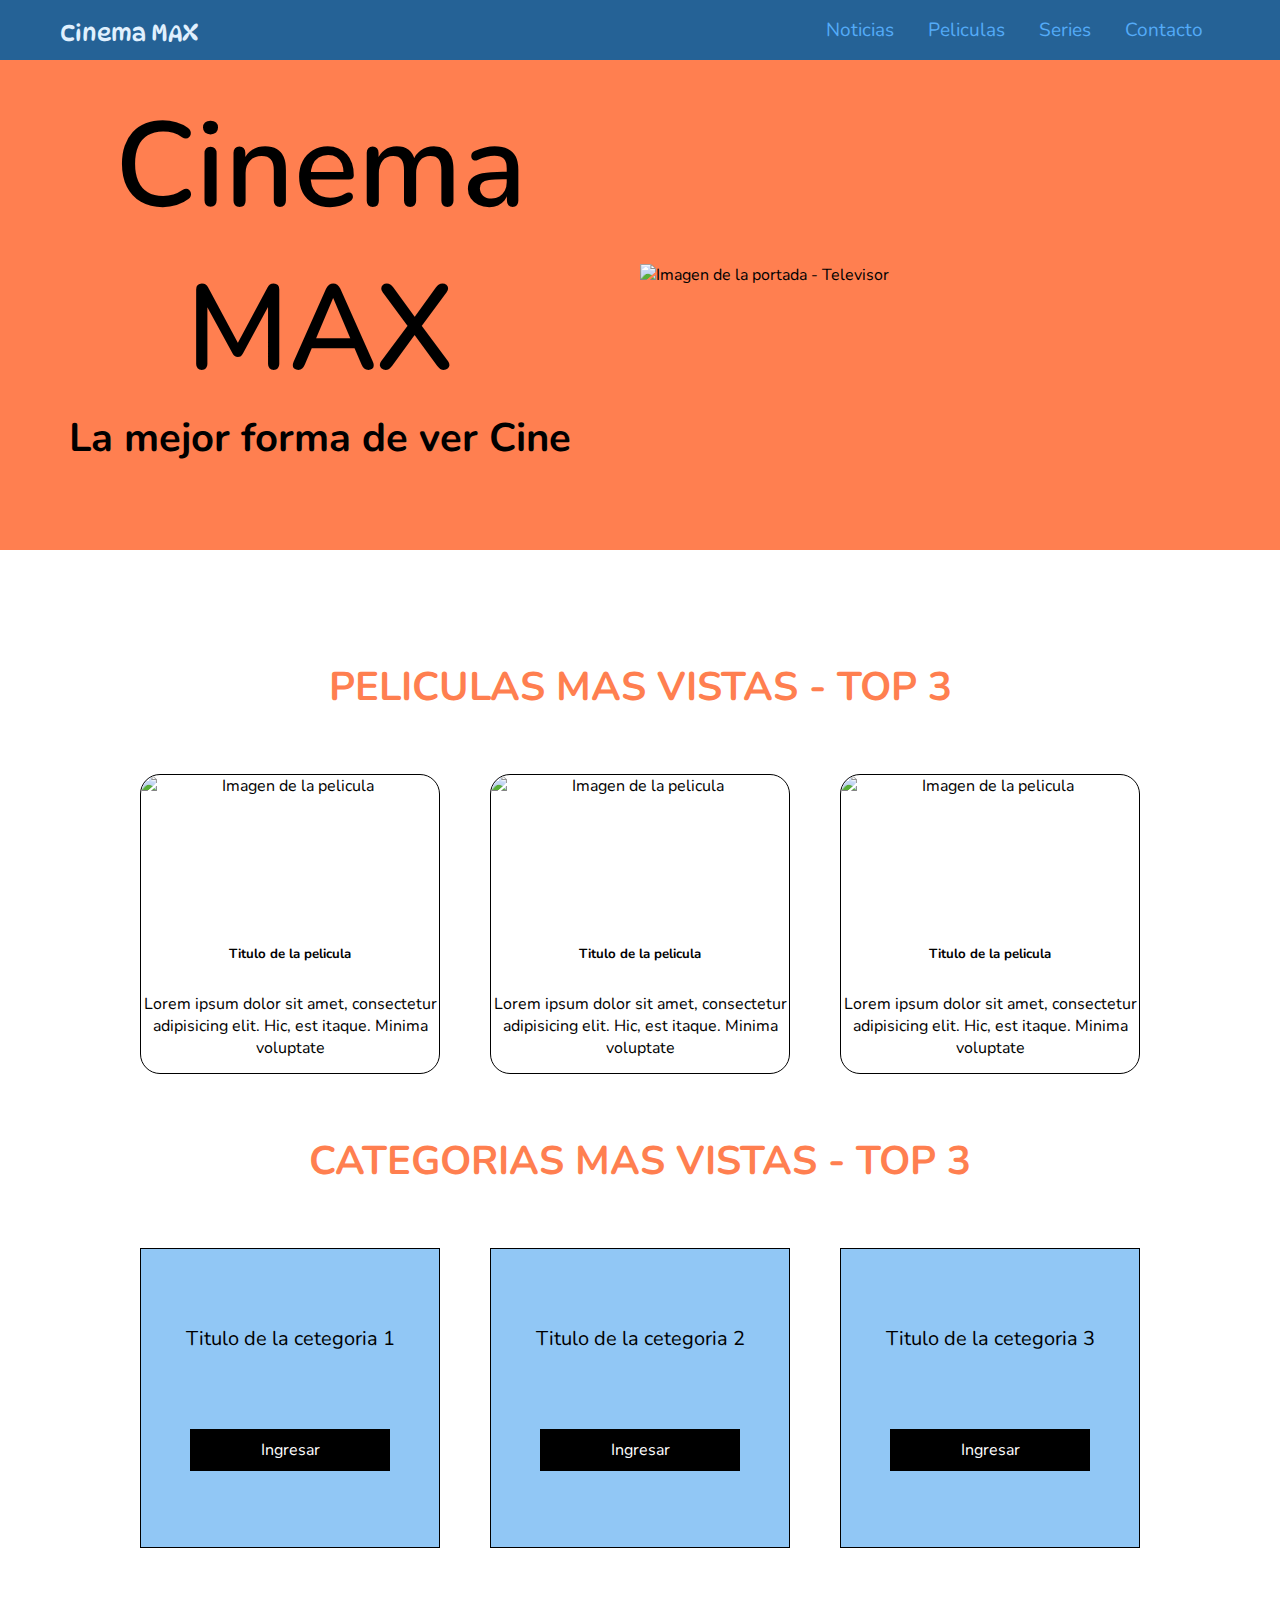
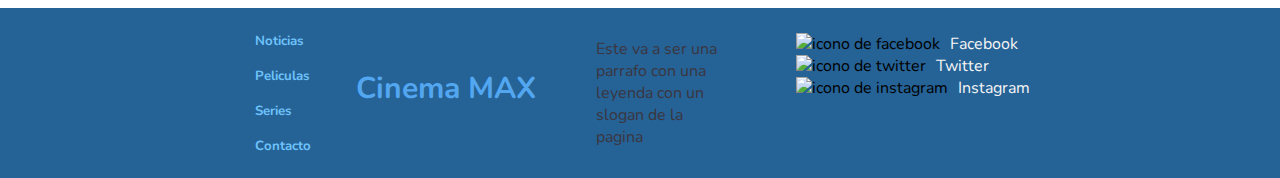
==== index.html @ 3cec1cc5 "Se areglaron los links de los icono del index" ====
<!DOCTYPE html>
<html lang="en">

<head>
    <meta charset="UTF-8">
    <meta http-equiv="X-UA-Compatible" content="IE=edge">
    <meta name="viewport" content="width=device-width, initial-scale=1.0">
    <link rel="preconnect" href="https://fonts.googleapis.com">
    <link rel="preconnect" href="https://fonts.gstatic.com" crossorigin>
    <link href="https://fonts.googleapis.com/css2?family=DynaPuff&display=swap" rel="stylesheet">
    <link rel="preconnect" href="https://fonts.googleapis.com">
    <link rel="preconnect" href="https://fonts.gstatic.com" crossorigin>
    <link href="https://fonts.googleapis.com/css2?family=Nunito&display=swap" rel="stylesheet">
    <link rel="stylesheet" href="https://use.fontawesome.com/releases/v5.13.0/css/all.css"
        integrity="sha384-Bfad6CLCknfcloXFOyFnlgtENryhrpZCe29RTifKEixXQZ38WheV+i/6YWSzkz3V" crossorigin="anonymous" />
    <link rel="stylesheet" href="./css/estilo.css">
    <title>Cinema MAX</title>
</head>

<body>
    <header>
        <!-- barra de navegación -->
        <nav>
            <h1><a class="titulo__grande" href="./index.html">Cinema MAX</a></h1>
            <div class="menu-hamburguesa"><img src="./assets/imagenes/hamburguesa.png"
                    alt="Imagen de un menu hamburguesa" srcset=""></div>
            <ul class="menu">
                <!-- <li class="items"><a href="#home"> Home </a></li> -->
                <li class="items"><a href="./paginas/noticias.html"> Noticias</a></li>
                <li class="items"><a href="./paginas/peliculas.html"> Peliculas</a></li>
                <li class="items"><a href="./paginas/series.html"> Series</a></li>
                <li class="items"><a href="./paginas/contacto.html"> Contacto</a></li>
            </ul>
        </nav>
    </header>

    <!-- Portada de la pagina -->
    
    <div class="general-conteiner">
        <section class="portadaInicial">
            <div class="portadaInicial__izquierda portadaInicial__izquierda-md">
                <h2 class="portadaInicial__izquierda--titulo">Cinema MAX</h2>
                <h3 class="portadaInicial__izquierda--subtitulo">La mejor forma de ver Cine</h3>
            </div>
            <div class="portadaInicial__derecha portadaInicial__derecha-md">
                <img class="portadaInicial__derecha--imagen" src="./assets/imagenes/cine.png"
                    alt="Imagen de la portada - Televisor">
            </div>
        </section>

        <!-- Contenido de la pagina -->

        <main>
            <h4> PELICULAS MAS VISTAS - TOP 3</h4>
            <section class="peliculasTop">
                <div class="tarjeta">
                    <img class="tarjeta__imagen" src="./assets/imagenes/sonic4.jpeg" alt="Imagen de la pelicula">
                    <h5 class="tarjeta__titulo">Titulo de la pelicula</h5>
                    <p class="tarjeta__parrafo">Lorem ipsum dolor sit amet, consectetur adipisicing elit. Hic, est
                        itaque.
                        Minima voluptate </p>
                </div>
                <div class="tarjeta">
                    <img class="tarjeta__imagen" src="./assets/imagenes/sonic3.jpg" alt="Imagen de la pelicula">
                    <h5 class="tarjeta__titulo">Titulo de la pelicula</h5>
                    <p class="tarjeta__parrafo">Lorem ipsum dolor sit amet, consectetur adipisicing elit. Hic, est
                        itaque.
                        Minima voluptate </p>
                </div>
                <div class="tarjeta">
                    <img class="tarjeta__imagen" src="./assets/imagenes/sonic.jpg" alt="Imagen de la pelicula">
                    <h5 class="tarjeta__titulo">Titulo de la pelicula</h5>
                    <p class="tarjeta__parrafo">Lorem ipsum dolor sit amet, consectetur adipisicing elit. Hic, est
                        itaque.
                        Minima voluptate </p>
                </div>
            </section>
            <h6>CATEGORIAS MAS VISTAS - TOP 3</h6>
            <section class="categoriasTop">
                <div class="tarjeta__cetegoria">
                    <h7 class="tarjeta__categoria--titulo">Titulo de la cetegoria 1</h7>
                    <a href="#">Ingresar</a>
                </div>
                <div class="tarjeta__cetegoria">
                    <h7 class="tarjeta__categoria--titulo">Titulo de la cetegoria 2</h7>
                    <a href="#">Ingresar</a>
                </div>
                <div class="tarjeta__cetegoria">
                    <h7 class="tarjeta__categoria--titulo">Titulo de la cetegoria 3</h7>
                    <a href="#">Ingresar</a>
                </div>
            </section>
        </main>
    </div>
    <!-- Pie de pagina -->

    <footer class="piePagina">
        <div class="piePagina__lista">

            <h5><a href="./paginas/noticias.html"> Noticias</a></h5>
            <h5><a href="./paginas/peliculas.html"> Peliculas</a></h5>
            <h5><a href="./paginas/series.html"> Series</a></h5>
            <h5><a href="./paginas/contacto.html"> Contacto</a></h5>

        </div>
        <div class="piePagina__titulo-footer">
            <h6>Cinema MAX</h6>
        </div>
        <div class="piePagina__parrafo">
            <p>Este va a ser una parrafo con una leyenda con un slogan de la pagina</p>
        </div>
        <div class="piePagina__redes">
            <div><img src="./assets/imagenes/facebook.png" alt="icono de facebook" srcset=""><span>Facebook</span>
            </div>
            <div><img src="./assets/imagenes/twitter.png" alt="icono de twitter" srcset=""><span>Twitter</span></div>
            <div><img src="./assets/imagenes/instagram.png" alt="icono de instagram" srcset=""><span>Instagram</span>
            </div>
        </div>
    </footer>
    <script src="./js/app.js"></script>
</body>

</html>
---- css/estilo.css ----
* {
    margin: 0;
    padding: 0;
    box-sizing: border-box;
}

/* Aqui empieza el header y barra de navegacion */

body {
    font-family: 'Nunito', sans-serif;
}

a {
    text-decoration: none;
}

header {
    position: fixed;
    z-index: 3;
    top: 0;
}

nav {
    display: flex;
    width: 100vw;
    height: 60px;
    background-color: rgb(37, 98, 150);
    justify-content: space-between;
    align-items: center;
}

.titulo__grande {
    color: rgb(224, 240, 254);
    text-decoration: none;
    font-family: 'DynaPuff', cursive;
    font-size: 1.438rem;
    font-weight: 400;
    padding-left: 60px;
    transition: all 1s ease;
}

.titulo__grande:hover {
    color: rgba(83, 167, 240, 0.641);
}

.menu-hamburguesa {
    display: none;
    width: 50px;
    height: 50px;
}

.menu-hamburguesa img {
    width: 50px;
    height: 50px;
}

.cerrar-menu-hamburguesa {
    display: none;
}

.menu {
    display: flex;
    list-style: none;
    padding-right: 60px;
}

.menu a {
    padding: 17px;
    text-decoration: none;
    color: rgb(84, 171, 248);
    transition: all .5s ease;
    font-size: 1.187rem;
}

.menu a:hover {
    color: whitesmoke;
    background-color: rgb(83, 167, 240);
    cursor: pointer;
}

.menu__active>a {
    color: whitesmoke;
    background-color: rgb(83, 167, 240);
}

/* Portada index */

.portadaInicial {
    display: flex;
    background-color: rgb(255, 127, 80);
    height: 550px;
    flex-wrap: wrap;
}

.portadaInicial__izquierda {
    display: flex;
    width: 50vw;
    flex-direction: column;
    justify-content: center;
}

.portadaInicial__izquierda--titulo {
    font-size: 7.5rem;
    font-weight: 600;
    text-align: center;
}

.portadaInicial__izquierda--subtitulo {
    font-size: 2.5rem;
    text-align: center;
}

.portadaInicial__derecha {
    display: flex;
    min-width: 40vw;
    justify-content: center;
    align-items: center;
}

.portadaInicial__derecha--imagen {
    width: 100%;
    object-fit: contain;
}

/* Aqui comienza el contenido de la pagina index - noticias - pelicula - series y contacto*/

main {
    display: flex;
    flex-direction: column;
    max-width: 1000px;
    margin: 0 auto;
    margin-top: 50px;
}

main h2 {
    margin: 0 auto;
    font-size: 2.1875rem;
    color: rgb(83, 167, 240);
    padding: 60px 40px;
    text-decoration: overline 5px;
    text-align: center;
}

main h3 {
    text-align: center;
    padding: 0px 10px;
}

main>h4 {
    text-align: center;
    font-size: 2.5rem;
    padding: 60px 0px;
    color: rgb(255, 127, 80);
}

main>h6 {
    text-align: center;
    font-size: 2.5rem;
    color: rgb(255, 127, 80);
    padding-top: 60px;
}

main>img {
    padding-bottom: 60px;
}

.peliculasTop {
    display: flex;
    flex-wrap: wrap;
    gap: 50px;
    justify-content: center;
}

.tarjeta {
    display: flex;
    flex-direction: column;
    gap: 30px;
    max-width: 300px;
    height: 300px;
    text-align: center;
    border: 1px solid black;
    border-radius: 20px;
}

.tarjeta__imagen {
    width: 298px;
    height: 140px;
    border-radius: 20px 20px 0px 0px;
    object-fit: cover;
}

.categoriasTop {
    display: flex;
    flex-wrap: wrap;
    padding: 60px 0px;
    gap: 50px;
    justify-content: center;
}

.tarjeta__cetegoria {
    display: flex;
    flex-direction: column;
    height: 300px;
    width: 300px;
    text-align: center;
    border: 1px solid black;
    justify-content: space-evenly;
    background-color: rgba(83, 167, 240, 0.641);
}

.tarjeta__categoria--titulo {
    font-size: 1.25rem;
}

.tarjeta__cetegoria a {
    text-decoration: none;
    padding: 10px;
    background-color: black;
    color: white;
    width: 200px;
    align-self: center;
    cursor: pointer;
    transition: all 1s ease;
}

.tarjeta__cetegoria a:hover {
    background-color: rgba(0, 0, 0, 0.271);
    border: solid 2px black;
    color: black;
}

.portada {
    display: flex;
    gap: 20px;
    justify-content: center;
    flex-wrap: wrap;
    padding: 50px 0px;
}

.boxes {
    display: flex;
    flex-direction: column;
    width: 300px;
    height: 300px;
    box-shadow: rgba(0, 0, 0, 0.05) 0px 0px 0px 1px;
    justify-content: space-between;
}

.boxes:hover {
    transform: scale(102%);
}

.boxes img {
    width: 100%;
    height: 100px;
    object-fit: cover;
}

.boxes h4 {
    text-align: center;
    color: rgb(83, 167, 240);
}

.boxes span {
    font-weight: bolder;
    font-size: 0.75rem;
    color: grey;
}

.boxes button {
    display: none;
}

.boxes:hover>button {
    display:block;
    position: absolute;
    margin: auto;
    z-index: 2;
    width: 150px;
    height: 50px;
    background-color: rgb(126, 61, 247);
    color: rgb(255, 255, 255);
    border: 3px solid rgb(135, 166, 238);
    border-radius: 10px;
    cursor: pointer;
    top: 20px;
    left: 0;
    right: 0;
    transition: all 1s ease;
}

.boxes button:hover {
    background-color: rgb(172, 129, 251);
}

.paginas {
    display: flex;
    justify-content: center;
    width: 400px;
    margin-bottom: 30px;
}

.paginas label {
    display: block;
    margin-top: 10px;
}

.paginas a {
    margin: 10px;
}

/* Aqui empieza el contenido de pagina Contacto */

.contacto {
    display: flex;
    flex-direction: column;
    width: 100%;
    justify-content: center;
    justify-items: center;
    align-items: center;
    flex-wrap: wrap;
    margin-top: 60px;
    margin-bottom: 60px;
    gap: 50px;
}

.contacto form {
    display: flex;
    flex-direction: column;
    width: 400px;
    justify-content: center;
    align-items: center;
    padding: 50px;
}

input:not(input[type="submit"]), textarea {
    border-radius: 10px;
    height: 50px;
    border-style: solid;
    border-width: 2px;
    font-size: 2rem;
    padding: 0 20px;
    transition: all 1s ease;
}

textarea {
    height: 300px;
    width: 400px;
}

input:focus, textarea:focus {
    border-width: 3px;
    border-color: rgb(37, 98, 150);
    background-color: rgba(137, 43, 226, 0.287);
}

form>label {
    padding: 20px 0;
}

input[type="submit"] {
    align-self: center;
    width: 200px;
    height: 60px;
    border-radius: 20px;
    border: solid 4px rgb(110, 194, 250);
    background-color: rgba(110, 201, 244, 0.258);
    font-size: 1.6rem;
    margin: 20px 0;
    cursor: pointer;
    transition: all 1s ease;
}

input[type="submit"]:hover {
    background-color: rgba(110, 202, 244, 0.777);
    border-width: 3px;
}

/* Aqui empieza el footer */

.piePagina {
    display: flex;
    width: 100%;
    height: auto;
    background-color: rgb(37, 98, 150);
    justify-content: center;
    flex-wrap: wrap;
}

.piePagina__lista {
    display: flex;
    flex-direction: column;
    color: white;
    justify-content: space-around;
    padding: 15px;
    font-size: 0, 9375rem;
}

.piePagina__lista a {
    color: rgb(110, 194, 250);
}

.piePagina__lista a:hover {
    color: whitesmoke;
    cursor: pointer;
}

.piePagina__titulo-footer h6 {
    font-size: 30px;
    padding-left: 30px;
    color: rgb(83, 167, 240);
    padding-top: 60px;
}

.piePagina__parrafo {
    width: 250px;
    overflow: hidden;
    padding: 30px 60px;
    color: #3b3640;
}

.piePagina__redes {
    display: flex;
    flex-direction: column;
    padding: 25px 10px;
}

.piePagina__redes img {
    width: 32px;
    height: 32px;
}

.piePagina span {
    display: inline-flex;
    position: relative;
    color: whitesmoke;
    padding-left: 10px;
}

    /* Responsive - Hamburguesa Menu */

@media (max-width: 1024px) {

    .portadaInicial__izquierda-md {
        width: 100vw;
        align-items: center;
        text-align: center;
    }

    .portadaInicial__derecha-md {
        display: none;
    }

    .series-collage {
        padding: 0px 10px;
    }

    iframe {
        width: 100vw;
    }
}

@media (max-width: 715px) {

    .menu {
        display: flex;
        flex-direction: column;
        gap: 20px;
        position: absolute;
        left: -70vw;
        top: 60px;
        background-color: rgba(37, 97, 150, 0.827);
        z-index: 10;
        width: 70vw;
        height: calc(100vh - 60px);
        transition: all 2s ease;
        align-items: center;
        justify-content: space-around;
    }

    .menu a {
        position: relative;
        color: white;
        font-size: 2rem;
    }

    .menu-hamburguesa {
        display: block;
        margin-right: 50px;
        cursor: pointer;
    }

    .menu-active {
        left: 0;
    }
}
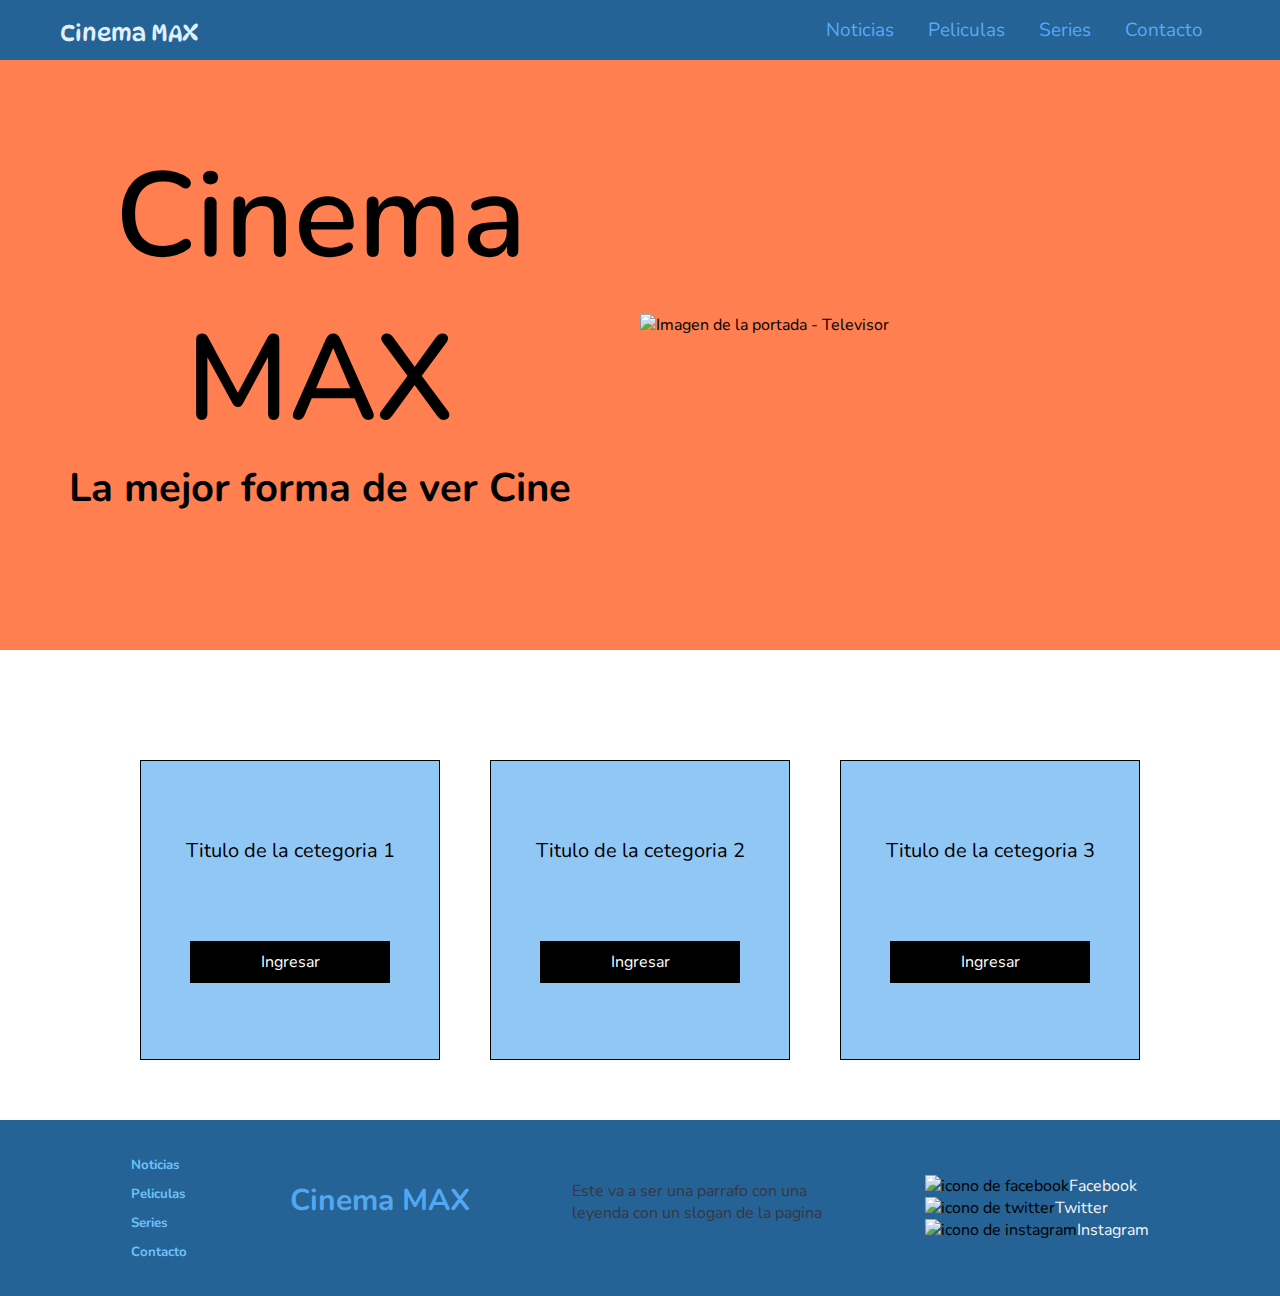
==== commit 3ecb08c4: "Se arreglo el font size del titulo principal en pantallas chicas" ====
--- a/index.html
+++ b/index.html
@@ -51,7 +51,7 @@
         <!-- Contenido de la pagina -->
 
         <main>
-            <h4> PELICULAS MAS VISTAS - TOP 3</h4>
+            <h4 class="efectoDesaparecer-no"> PELICULAS MAS VISTAS - TOP 3</h4>
             <section class="peliculasTop">
                 <div class="tarjeta">
                     <img class="tarjeta__imagen" src="./assets/imagenes/sonic4.jpeg" alt="Imagen de la pelicula">
@@ -75,7 +75,7 @@
                         Minima voluptate </p>
                 </div>
             </section>
-            <h6>CATEGORIAS MAS VISTAS - TOP 3</h6>
+            <h6 class="efectoDesaparecer-no">CATEGORIAS MAS VISTAS - TOP 3</h6>
             <section class="categoriasTop">
                 <div class="tarjeta__cetegoria">
                     <h7 class="tarjeta__categoria--titulo">Titulo de la cetegoria 1</h7>
--- a/css/estilo.css
+++ b/css/estilo.css
@@ -30,6 +30,7 @@
 }
 
 .titulo__grande {
+    position: relative;
     color: rgb(224, 240, 254);
     text-decoration: none;
     font-family: 'DynaPuff', cursive;
@@ -37,6 +38,10 @@
     font-weight: 400;
     padding-left: 60px;
     transition: all 1s ease;
+    animation-name: ingresoIzquierda;
+    animation-duration: 1.5s;
+    animation-fill-mode: forwards;
+    animation-timing-function: ease;
 }
 
 .titulo__grande:hover {
@@ -88,7 +93,7 @@
 .portadaInicial {
     display: flex;
     background-color: rgb(255, 127, 80);
-    height: 550px;
+    height: 650px;
     flex-wrap: wrap;
 }
 
@@ -121,6 +126,7 @@
     width: 100%;
     object-fit: contain;
 }
+
 
 /* Aqui comienza el contenido de la pagina index - noticias - pelicula - series y contacto*/
 
@@ -172,7 +178,7 @@
 }
 
 .tarjeta {
-    display: flex;
+    display: none;
     flex-direction: column;
     gap: 30px;
     max-width: 300px;
@@ -248,6 +254,7 @@
 
 .boxes:hover {
     transform: scale(102%);
+    cursor: pointer;
 }
 
 .boxes img {
@@ -265,32 +272,6 @@
     font-weight: bolder;
     font-size: 0.75rem;
     color: grey;
-}
-
-.boxes button {
-    display: none;
-}
-
-.boxes:hover>button {
-    display:block;
-    position: absolute;
-    margin: auto;
-    z-index: 2;
-    width: 150px;
-    height: 50px;
-    background-color: rgb(126, 61, 247);
-    color: rgb(255, 255, 255);
-    border: 3px solid rgb(135, 166, 238);
-    border-radius: 10px;
-    cursor: pointer;
-    top: 20px;
-    left: 0;
-    right: 0;
-    transition: all 1s ease;
-}
-
-.boxes button:hover {
-    background-color: rgb(172, 129, 251);
 }
 
 .paginas {
@@ -383,8 +364,9 @@
     width: 100%;
     height: auto;
     background-color: rgb(37, 98, 150);
-    justify-content: center;
+    justify-content: space-around;
     flex-wrap: wrap;
+    padding: 30px 80px;
 }
 
 .piePagina__lista {
@@ -392,12 +374,12 @@
     flex-direction: column;
     color: white;
     justify-content: space-around;
-    padding: 15px;
     font-size: 0, 9375rem;
 }
 
 .piePagina__lista a {
     color: rgb(110, 194, 250);
+    align-self: center;
 }
 
 .piePagina__lista a:hover {
@@ -407,22 +389,21 @@
 
 .piePagina__titulo-footer h6 {
     font-size: 30px;
-    padding-left: 30px;
     color: rgb(83, 167, 240);
-    padding-top: 60px;
+    padding-top: 30px;
 }
 
 .piePagina__parrafo {
     width: 250px;
     overflow: hidden;
-    padding: 30px 60px;
+    padding: 30px 0;
     color: #3b3640;
 }
 
 .piePagina__redes {
     display: flex;
     flex-direction: column;
-    padding: 25px 10px;
+    padding: 25px 0;
 }
 
 .piePagina__redes img {
@@ -434,10 +415,40 @@
     display: inline-flex;
     position: relative;
     color: whitesmoke;
-    padding-left: 10px;
-}
-
-    /* Responsive - Hamburguesa Menu */
+}
+
+.efectoDesaparecer-no {
+    display: none;
+}
+
+.efectoDesaparecer-si {
+    display: flex;
+    position: relative;
+    animation-name: ingresoIzquierda;
+    animation-duration: 3s;
+    animation-timing-function: ease;
+    animation-fill-mode: forwards;
+}
+
+.titulo-position {
+    display: block;
+}
+
+@keyframes ingresoIzquierda {
+
+    from {
+        left: -900px;
+        opacity: 0;
+    }
+
+    to {
+        left: 0px;
+        opacity: 1;
+    }
+}
+
+
+/* Responsive - Hamburguesa Menu */
 
 @media (max-width: 1024px) {
 
@@ -456,9 +467,11 @@
     }
 
     iframe {
-        width: 100vw;
-    }
-}
+        width: 80vw;
+    }
+}
+
+/* Menu Hamburguesa */
 
 @media (max-width: 715px) {
 
@@ -493,4 +506,28 @@
     .menu-active {
         left: 0;
     }
+
+    .noMostrar {
+        display: none;
+    }
+}
+
+/* form responsive */
+
+@media (max-width: 450px) {
+    input:not(input[type="submit"]), textarea {
+        width: 90vw;
+    }
+
+    .portadaInicial__izquierda--titulo {
+        font-size: 6.5rem;
+    }
+
+    .portadaInicial__izquierda--subtitulo {
+        font-size: 1.5rem;
+    }
+
+    .portadaInicial {
+        height: 850px;
+    }
 }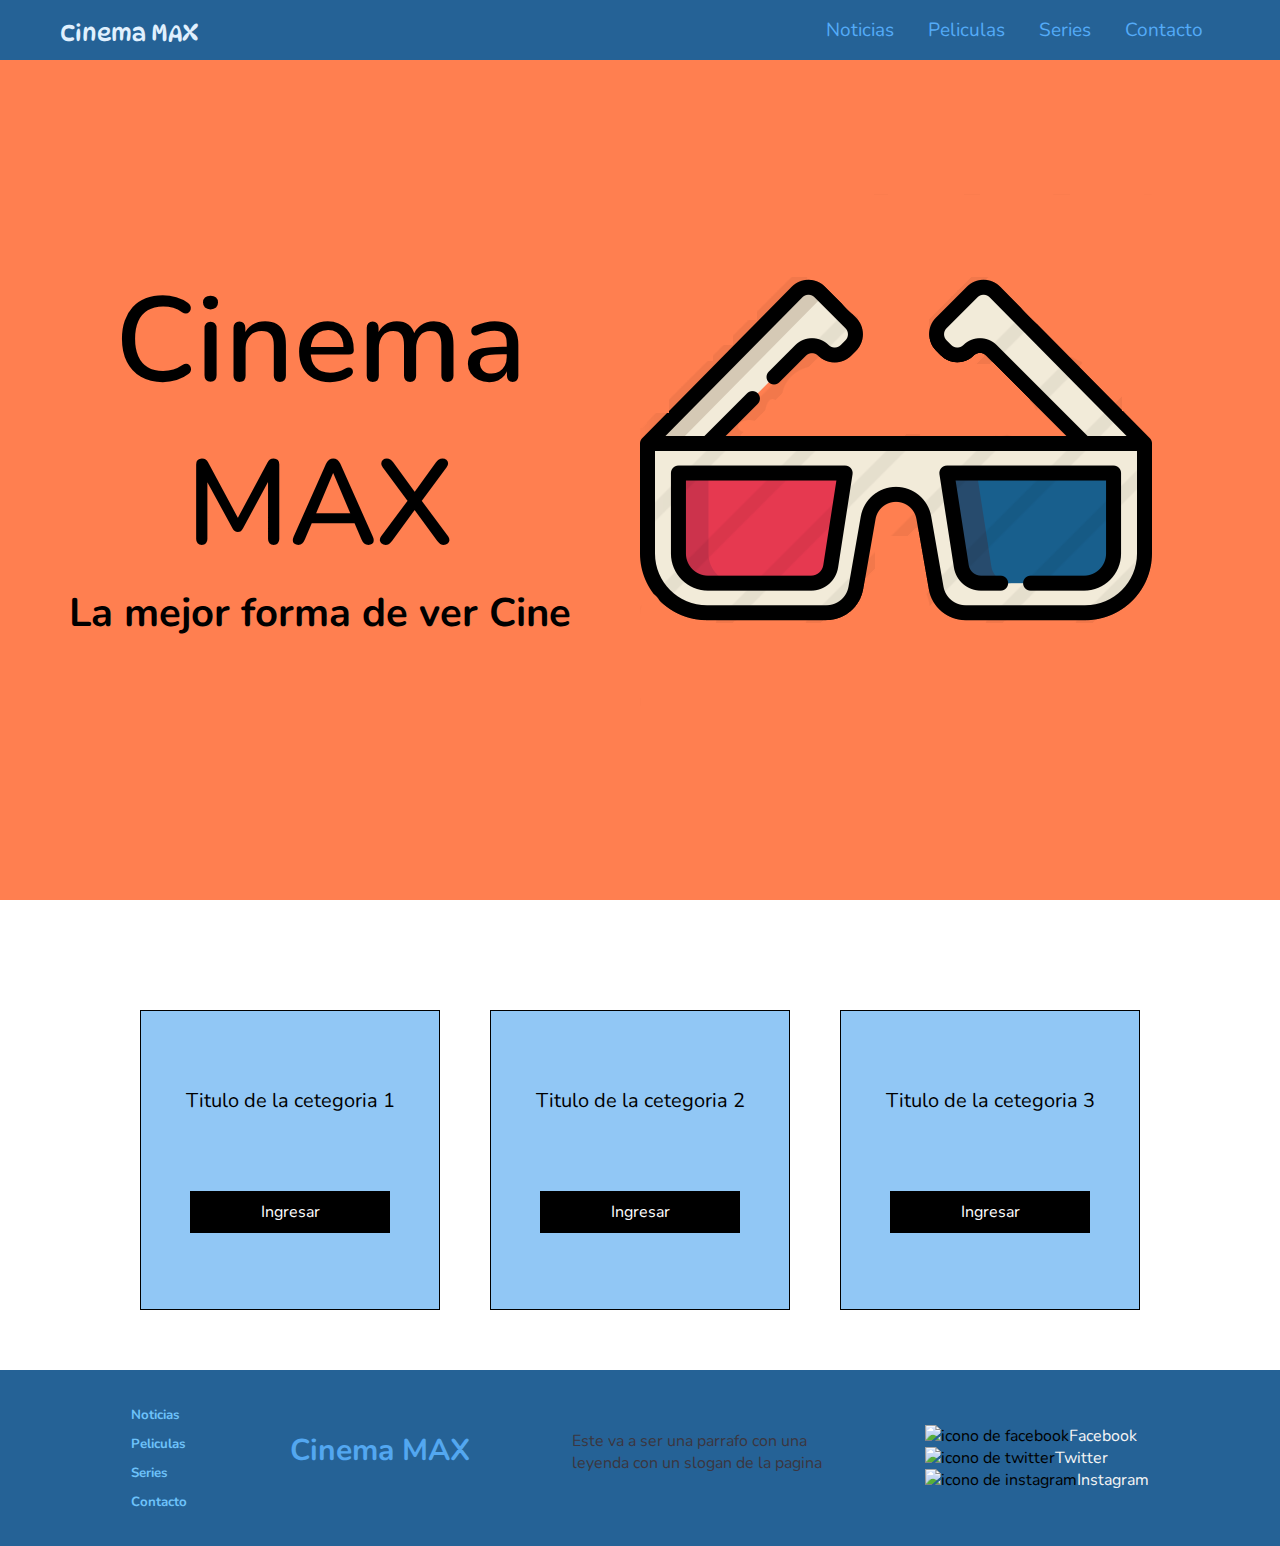
==== commit 6868429f: "Se quita el media Query Landscape y se agrego una portada Resposive con VH" ====
--- a/index.html
+++ b/index.html
@@ -21,21 +21,20 @@
     <header>
         <!-- barra de navegación -->
         <nav>
-            <h1><a class="titulo__grande" href="./index.html">Cinema MAX</a></h1>
-            <div class="menu-hamburguesa"><img src="./assets/imagenes/hamburguesa.png"
+            <h1><a class="titulo__grande" href="../index.html">Cinema MAX</a></h1>
+            <div class="menu-hamburguesa"><img src="../assets/imagenes/hamburguesa.png"
                     alt="Imagen de un menu hamburguesa" srcset=""></div>
             <ul class="menu">
-                <!-- <li class="items"><a href="#home"> Home </a></li> -->
-                <li class="items"><a href="./paginas/noticias.html"> Noticias</a></li>
-                <li class="items"><a href="./paginas/peliculas.html"> Peliculas</a></li>
-                <li class="items"><a href="./paginas/series.html"> Series</a></li>
-                <li class="items"><a href="./paginas/contacto.html"> Contacto</a></li>
+                <li><a href="./paginas/noticias.html"> Noticias</a></li>
+                <li><a href="./paginas/peliculas.html"> Peliculas</a></li>
+                <li><a href="./paginas/series.html"> Series</a></li>
+                <li><a href="./paginas/contacto.html"> Contacto</a></li>
             </ul>
         </nav>
     </header>
 
     <!-- Portada de la pagina -->
-    
+
     <div class="general-conteiner">
         <section class="portadaInicial">
             <div class="portadaInicial__izquierda portadaInicial__izquierda-md">
--- a/css/estilo.css
+++ b/css/estilo.css
@@ -65,6 +65,7 @@
 
 .menu {
     display: flex;
+    position: relative;
     list-style: none;
     padding-right: 60px;
 }
@@ -93,7 +94,7 @@
 .portadaInicial {
     display: flex;
     background-color: rgb(255, 127, 80);
-    height: 650px;
+    height: 100vh;
     flex-wrap: wrap;
 }
 
@@ -486,9 +487,13 @@
         z-index: 10;
         width: 70vw;
         height: calc(100vh - 60px);
-        transition: all 2s ease;
+        transition: all 1s ease;
         align-items: center;
         justify-content: space-around;
+    }
+
+    .menu-active {
+        left: 0;
     }
 
     .menu a {
@@ -497,19 +502,15 @@
         font-size: 2rem;
     }
 
+    .noMostrar {
+        display: none;
+    }
+
     .menu-hamburguesa {
         display: block;
         margin-right: 50px;
         cursor: pointer;
     }
-
-    .menu-active {
-        left: 0;
-    }
-
-    .noMostrar {
-        display: none;
-    }
 }
 
 /* form responsive */
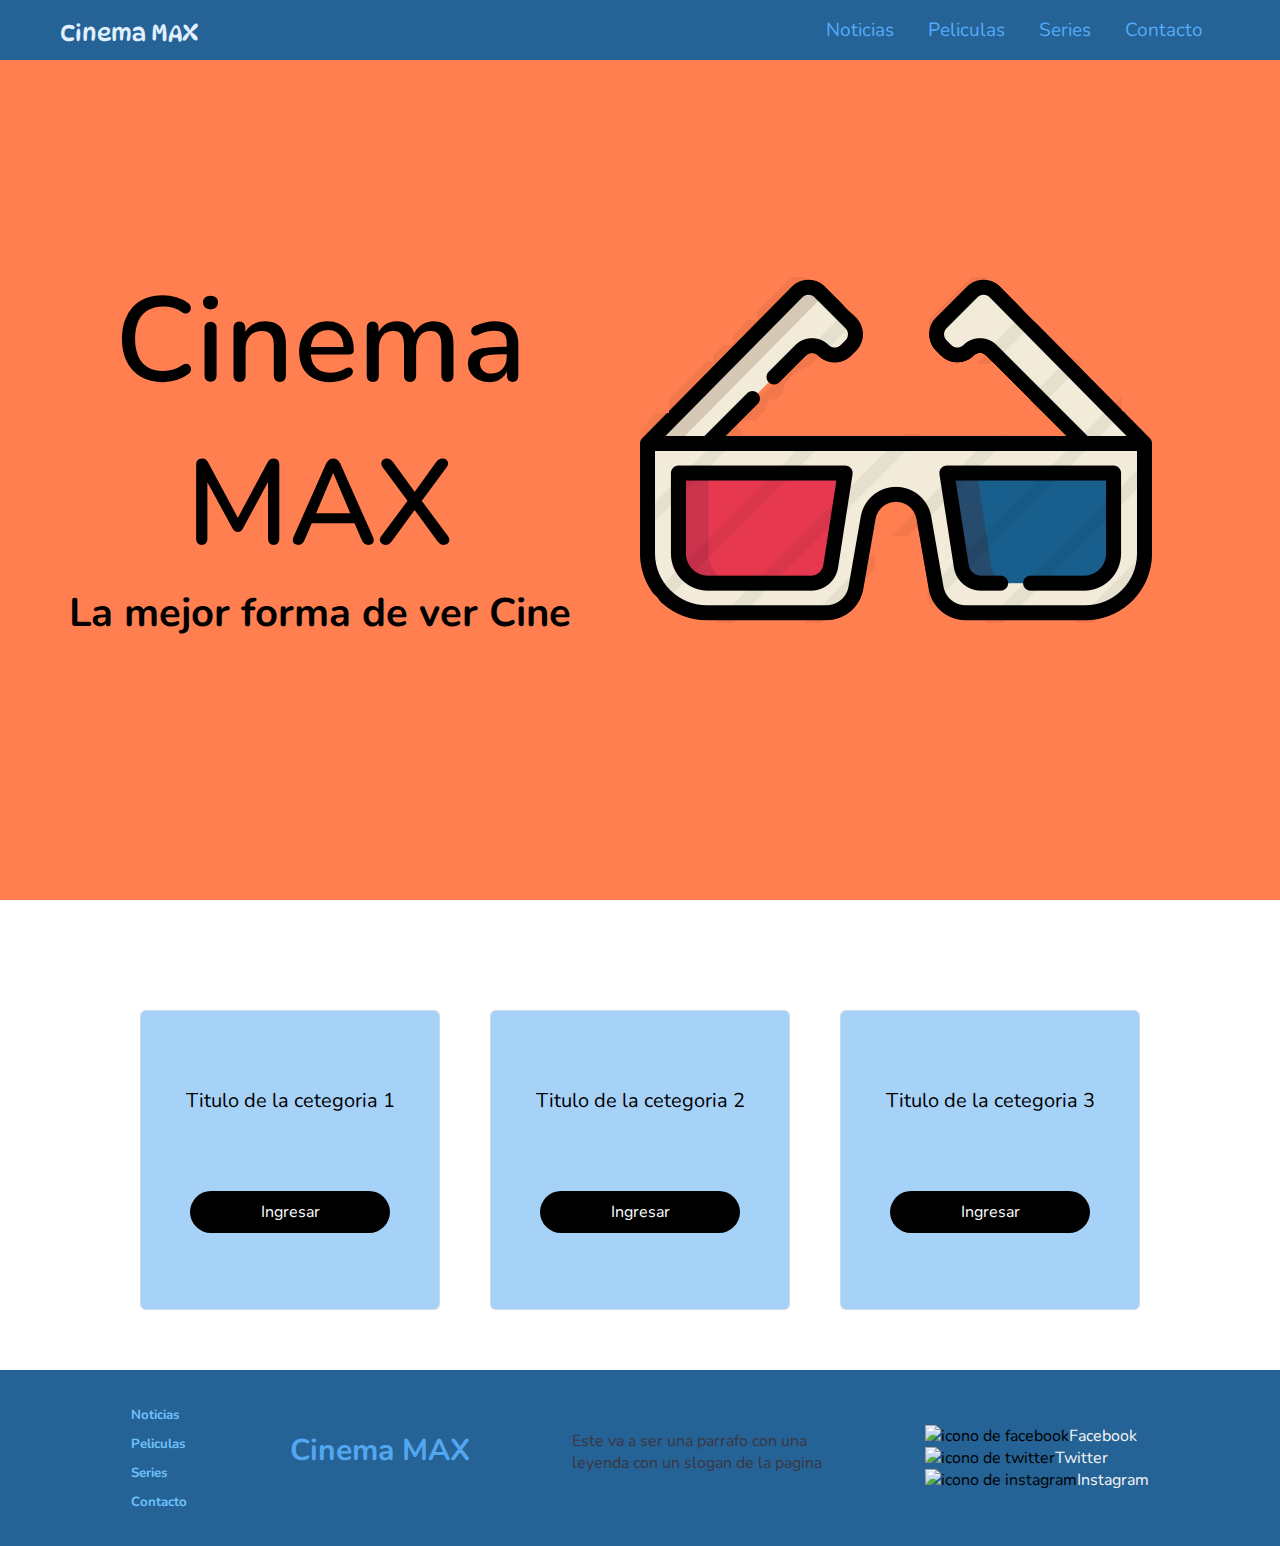
==== commit 766d1921: "Se agregaron estilos al index y botones" ====
--- a/index.html
+++ b/index.html
@@ -21,8 +21,8 @@
     <header>
         <!-- barra de navegación -->
         <nav>
-            <h1><a class="titulo__grande" href="../index.html">Cinema MAX</a></h1>
-            <div class="menu-hamburguesa"><img src="../assets/imagenes/hamburguesa.png"
+            <h1><a class="titulo__grande" href="./index.html">Cinema MAX</a></h1>
+            <div class="menu-hamburguesa"><img src="./assets/imagenes/hamburguesa.png"
                     alt="Imagen de un menu hamburguesa" srcset=""></div>
             <ul class="menu">
                 <li><a href="./paginas/noticias.html"> Noticias</a></li>
@@ -54,24 +54,32 @@
             <section class="peliculasTop">
                 <div class="tarjeta">
                     <img class="tarjeta__imagen" src="./assets/imagenes/sonic4.jpeg" alt="Imagen de la pelicula">
-                    <h5 class="tarjeta__titulo">Titulo de la pelicula</h5>
+                    <h5 class="tarjeta__titulo">El Señor de los Anillos: El Retorno del Rey</h5>
                     <p class="tarjeta__parrafo">Lorem ipsum dolor sit amet, consectetur adipisicing elit. Hic, est
                         itaque.
-                        Minima voluptate </p>
+                        Minima voluptate Lorem, ipsum dolor sit amet consectetur adipisicing elit. Rerum, explicabo.
+                        Lorem, ipsum dolor sit amet consectetur adipisicing elit. Beatae, dolore? <button>Leer
+                            Mas</button> </p>
                 </div>
                 <div class="tarjeta">
                     <img class="tarjeta__imagen" src="./assets/imagenes/sonic3.jpg" alt="Imagen de la pelicula">
-                    <h5 class="tarjeta__titulo">Titulo de la pelicula</h5>
+                    <h5 class="tarjeta__titulo">Capitán América: Civil War</h5>
                     <p class="tarjeta__parrafo">Lorem ipsum dolor sit amet, consectetur adipisicing elit. Hic, est
                         itaque.
-                        Minima voluptate </p>
+                        Minima voluptate Lorem, ipsum dolor sit amet consectetur adipisicing elit. Rerum, explicabo.
+                        Lorem, ipsum dolor sit amet consectetur adipisicing elit. Beatae, dolore?
+                        <button>Leer Mas</button>
+                    </p>
                 </div>
                 <div class="tarjeta">
                     <img class="tarjeta__imagen" src="./assets/imagenes/sonic.jpg" alt="Imagen de la pelicula">
-                    <h5 class="tarjeta__titulo">Titulo de la pelicula</h5>
+                    <h5 class="tarjeta__titulo">Spider-Man: No Way Home</h5>
                     <p class="tarjeta__parrafo">Lorem ipsum dolor sit amet, consectetur adipisicing elit. Hic, est
                         itaque.
-                        Minima voluptate </p>
+                        Minima voluptate Lorem, ipsum dolor sit amet consectetur adipisicing elit. Rerum, explicabo.
+                        Lorem, ipsum dolor sit amet consectetur adipisicing elit. Beatae, dolore?
+                        <button>Leer Mas</button>
+                    </p>
                 </div>
             </section>
             <h6 class="efectoDesaparecer-no">CATEGORIAS MAS VISTAS - TOP 3</h6>
--- a/css/estilo.css
+++ b/css/estilo.css
@@ -180,20 +180,75 @@
 
 .tarjeta {
     display: none;
-    flex-direction: column;
-    gap: 30px;
+    position: relative;
+    flex-direction: column;
+    gap: 70px;
     max-width: 300px;
-    height: 300px;
-    text-align: center;
-    border: 1px solid black;
-    border-radius: 20px;
+    height: 350px;
+    text-align: center;
+    border: 1px solid rgba(196, 191, 191, 0.694);
+    border-radius: 6px;
 }
 
 .tarjeta__imagen {
     width: 298px;
     height: 140px;
-    border-radius: 20px 20px 0px 0px;
+    border-radius: 6px 6px 0px 0px;
     object-fit: cover;
+    position: relative;
+    top: 0;
+}
+
+.tarjeta__titulo {
+    display: block;
+    position: relative;
+    font-size: 1.2rem;
+    transition: all 1s ease;
+    transform: translateY(-25px);
+}
+
+.tarjeta__parrafo {
+    background-color: rgb(83, 167, 240);
+    color: whitesmoke;
+    padding: 6px 6px;
+    overflow: hidden;
+    position: absolute;
+    bottom: 0;
+    height: 75px;
+    transition: all 1s ease;
+    border-radius: 0px 0px 6px 6px;
+    z-index: 6;
+}
+
+.tarjeta__parrafo:hover {
+    height: 210px;
+    color: whitesmoke;
+    cursor: pointer;
+}
+
+.tarjeta__parrafo::before {
+    content: '';
+    position: absolute;
+    border-left: 25px solid #f0ad4e;
+    border-top: 20px solid transparent;
+    border-bottom: 25px solid transparent;
+    transform: translateY(-21px) translateX(-60px) rotate(220deg);
+}
+
+.tarjeta__parrafo button {
+    width: 60%;
+    padding: 5px;
+    margin-top: 5px;
+    background-color: #fd9e04;
+    border-style: none;
+    border: 1px solid gray;
+    border-radius: 5px;
+    font-weight: bolder;
+}
+
+.tarjeta__parrafo button:hover {
+    background-color: #fcbe5a;
+    cursor: pointer;
 }
 
 .categoriasTop {
@@ -210,9 +265,12 @@
     height: 300px;
     width: 300px;
     text-align: center;
-    border: 1px solid black;
+    border: 1px solid rgba(227, 227, 227, 0.623);
     justify-content: space-evenly;
-    background-color: rgba(83, 167, 240, 0.641);
+    background-color: rgba(83, 167, 240, 0.51);
+    /* background-image: url("../assets/imagenes/terror-top3.jpg"); */
+    background-size: cover;
+    border-radius: 6px;
 }
 
 .tarjeta__categoria--titulo {
@@ -227,12 +285,12 @@
     width: 200px;
     align-self: center;
     cursor: pointer;
-    transition: all 1s ease;
+    transition: all .6s ease;
+    border-radius: 50px;
 }
 
 .tarjeta__cetegoria a:hover {
-    background-color: rgba(0, 0, 0, 0.271);
-    border: solid 2px black;
+    background-color: rgba(237, 134, 83, 0.572);
     color: black;
 }
 
@@ -527,8 +585,4 @@
     .portadaInicial__izquierda--subtitulo {
         font-size: 1.5rem;
     }
-
-    .portadaInicial {
-        height: 850px;
-    }
 }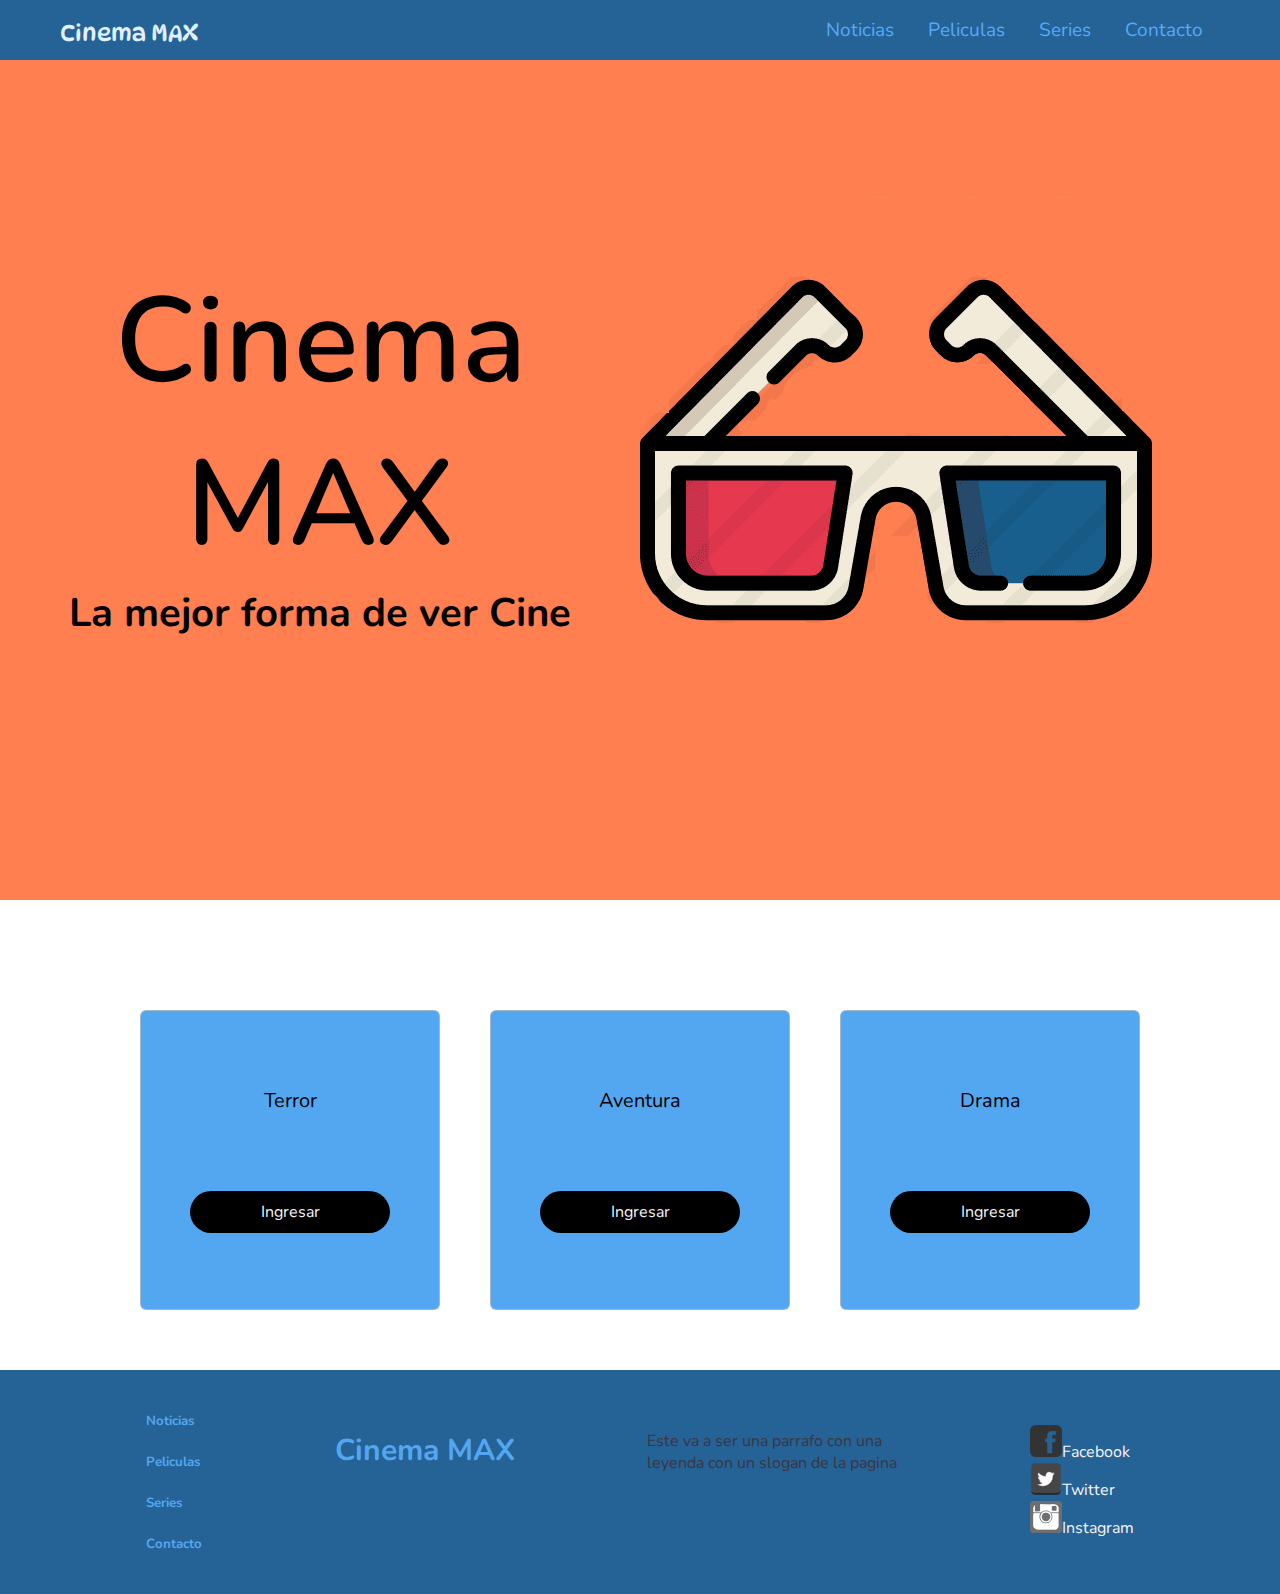
==== commit b7063b5a: "Se saco el texto falso y se reemplaza por verdadero. Se agrega padding en tarjetas. Se crean carpeta" ====
--- a/index.html
+++ b/index.html
@@ -5,16 +5,14 @@
     <meta charset="UTF-8">
     <meta http-equiv="X-UA-Compatible" content="IE=edge">
     <meta name="viewport" content="width=device-width, initial-scale=1.0">
+    <meta name="description"
+        content="Cinema Max es la mejor forma de ver cine. Disfruta de nuestro contenido con las ultimas actualizaciones de las peliculas mas taquilleras">
     <link rel="preconnect" href="https://fonts.googleapis.com">
     <link rel="preconnect" href="https://fonts.gstatic.com" crossorigin>
     <link href="https://fonts.googleapis.com/css2?family=DynaPuff&display=swap" rel="stylesheet">
-    <link rel="preconnect" href="https://fonts.googleapis.com">
-    <link rel="preconnect" href="https://fonts.gstatic.com" crossorigin>
     <link href="https://fonts.googleapis.com/css2?family=Nunito&display=swap" rel="stylesheet">
-    <link rel="stylesheet" href="https://use.fontawesome.com/releases/v5.13.0/css/all.css"
-        integrity="sha384-Bfad6CLCknfcloXFOyFnlgtENryhrpZCe29RTifKEixXQZ38WheV+i/6YWSzkz3V" crossorigin="anonymous" />
     <link rel="stylesheet" href="./css/estilo.css">
-    <title>Cinema MAX</title>
+    <title>Cinema MAX - La mejor forma de ver Cine</title>
 </head>
 
 <body>
@@ -22,7 +20,7 @@
         <!-- barra de navegación -->
         <nav>
             <h1><a class="titulo__grande" href="./index.html">Cinema MAX</a></h1>
-            <div class="menu-hamburguesa"><img src="./assets/imagenes/hamburguesa.png"
+            <div class="menu-hamburguesa"><img src="./assets/imagenes/inicio/hamburguesa.png"
                     alt="Imagen de un menu hamburguesa" srcset=""></div>
             <ul class="menu">
                 <li><a href="./paginas/noticias.html"> Noticias</a></li>
@@ -42,7 +40,7 @@
                 <h3 class="portadaInicial__izquierda--subtitulo">La mejor forma de ver Cine</h3>
             </div>
             <div class="portadaInicial__derecha portadaInicial__derecha-md">
-                <img class="portadaInicial__derecha--imagen" src="./assets/imagenes/cine.png"
+                <img class="portadaInicial__derecha--imagen" src="./assets/imagenes/inicio/cine.png"
                     alt="Imagen de la portada - Televisor">
             </div>
         </section>
@@ -53,31 +51,28 @@
             <h4 class="efectoDesaparecer-no"> PELICULAS MAS VISTAS - TOP 3</h4>
             <section class="peliculasTop">
                 <div class="tarjeta">
-                    <img class="tarjeta__imagen" src="./assets/imagenes/sonic4.jpeg" alt="Imagen de la pelicula">
+                    <img class="tarjeta__imagen" loading="lazy" src="./assets/imagenes/inicio/elseñordelosanillos.jpg"
+                        alt="Imagen de la pelicula">
                     <h5 class="tarjeta__titulo">El Señor de los Anillos: El Retorno del Rey</h5>
-                    <p class="tarjeta__parrafo">Lorem ipsum dolor sit amet, consectetur adipisicing elit. Hic, est
-                        itaque.
-                        Minima voluptate Lorem, ipsum dolor sit amet consectetur adipisicing elit. Rerum, explicabo.
-                        Lorem, ipsum dolor sit amet consectetur adipisicing elit. Beatae, dolore? <button>Leer
+                    <p class="tarjeta__parrafo">La batalla final por la Tierra Media comienza, este es el tercer volumen de la novela de fantasía heroica El Señor de los Anillos.
+                        Los ejércitos del Señor Oscuro van extendiendo cada vez más su maléfica sombra por la Tierra Media. Disfruta esta aventura juntos.<button>Leer
                             Mas</button> </p>
                 </div>
                 <div class="tarjeta">
-                    <img class="tarjeta__imagen" src="./assets/imagenes/sonic3.jpg" alt="Imagen de la pelicula">
+                    <img class="tarjeta__imagen" loading="lazy" src="./assets/imagenes/inicio/civilwar.jpg"
+                        alt="Imagen de la pelicula">
                     <h5 class="tarjeta__titulo">Capitán América: Civil War</h5>
-                    <p class="tarjeta__parrafo">Lorem ipsum dolor sit amet, consectetur adipisicing elit. Hic, est
-                        itaque.
-                        Minima voluptate Lorem, ipsum dolor sit amet consectetur adipisicing elit. Rerum, explicabo.
-                        Lorem, ipsum dolor sit amet consectetur adipisicing elit. Beatae, dolore?
+                    <p class="tarjeta__parrafo">La batalla final por la Tierra Media comienza, este es el tercer volumen de la novela de fantasía heroica El Señor de los Anillos.
+                        Los ejércitos del Señor Oscuro van extendiendo cada vez más su maléfica sombra por la Tierra Media. Disfruta esta aventura juntos.
                         <button>Leer Mas</button>
                     </p>
                 </div>
                 <div class="tarjeta">
-                    <img class="tarjeta__imagen" src="./assets/imagenes/sonic.jpg" alt="Imagen de la pelicula">
+                    <img class="tarjeta__imagen" loading="lazy" src="./assets/imagenes/inicio/spiderman.jpeg"
+                        alt="Imagen de la pelicula">
                     <h5 class="tarjeta__titulo">Spider-Man: No Way Home</h5>
-                    <p class="tarjeta__parrafo">Lorem ipsum dolor sit amet, consectetur adipisicing elit. Hic, est
-                        itaque.
-                        Minima voluptate Lorem, ipsum dolor sit amet consectetur adipisicing elit. Rerum, explicabo.
-                        Lorem, ipsum dolor sit amet consectetur adipisicing elit. Beatae, dolore?
+                    <p class="tarjeta__parrafo">La batalla final por la Tierra Media comienza, este es el tercer volumen de la novela de fantasía heroica El Señor de los Anillos.
+                        Los ejércitos del Señor Oscuro van extendiendo cada vez más su maléfica sombra por la Tierra Media. Disfruta esta aventura juntos.
                         <button>Leer Mas</button>
                     </p>
                 </div>
@@ -85,15 +80,15 @@
             <h6 class="efectoDesaparecer-no">CATEGORIAS MAS VISTAS - TOP 3</h6>
             <section class="categoriasTop">
                 <div class="tarjeta__cetegoria">
-                    <h7 class="tarjeta__categoria--titulo">Titulo de la cetegoria 1</h7>
+                    <h7 class="tarjeta__categoria--titulo">Terror</h7>
                     <a href="#">Ingresar</a>
                 </div>
                 <div class="tarjeta__cetegoria">
-                    <h7 class="tarjeta__categoria--titulo">Titulo de la cetegoria 2</h7>
+                    <h7 class="tarjeta__categoria--titulo">Aventura</h7>
                     <a href="#">Ingresar</a>
                 </div>
                 <div class="tarjeta__cetegoria">
-                    <h7 class="tarjeta__categoria--titulo">Titulo de la cetegoria 3</h7>
+                    <h7 class="tarjeta__categoria--titulo">Drama</h7>
                     <a href="#">Ingresar</a>
                 </div>
             </section>
@@ -117,10 +112,10 @@
             <p>Este va a ser una parrafo con una leyenda con un slogan de la pagina</p>
         </div>
         <div class="piePagina__redes">
-            <div><img src="./assets/imagenes/facebook.png" alt="icono de facebook" srcset=""><span>Facebook</span>
+            <div><img src="./assets/imagenes/footer/facebook.png" alt="icono de facebook" srcset=""><span>Facebook</span>
             </div>
-            <div><img src="./assets/imagenes/twitter.png" alt="icono de twitter" srcset=""><span>Twitter</span></div>
-            <div><img src="./assets/imagenes/instagram.png" alt="icono de instagram" srcset=""><span>Instagram</span>
+            <div><img src="./assets/imagenes/footer/twitter.png" alt="icono de twitter" srcset=""><span>Twitter</span></div>
+            <div><img src="./assets/imagenes/footer/instagram.png" alt="icono de instagram" srcset=""><span>Instagram</span>
             </div>
         </div>
     </footer>
--- a/css/estilo.css
+++ b/css/estilo.css
@@ -1,588 +1,562 @@
 * {
-    margin: 0;
-    padding: 0;
-    box-sizing: border-box;
-}
-
-/* Aqui empieza el header y barra de navegacion */
+  margin: 0;
+  padding: 0;
+  box-sizing: border-box;
+}
+
+a {
+  text-decoration: none;
+}
 
 body {
-    font-family: 'Nunito', sans-serif;
-}
-
-a {
-    text-decoration: none;
+  font-family: "Nunito", sans-serif;
 }
 
 header {
-    position: fixed;
-    z-index: 3;
-    top: 0;
+  position: fixed;
+  z-index: 3;
+  top: 0;
 }
 
 nav {
-    display: flex;
+  display: flex;
+  width: 100vw;
+  height: 60px;
+  background-color: rgb(37, 98, 150);
+  justify-content: space-between;
+  align-items: center;
+}
+
+.titulo__grande {
+  position: relative;
+  color: rgb(224, 240, 254);
+  text-decoration: none;
+  font-family: "DynaPuff", cursive;
+  font-size: 1.438rem;
+  font-weight: 400;
+  padding-left: 60px;
+  transition: all 1s ease;
+  animation-name: ingresoIzquierda;
+  animation-duration: 1.5s;
+  animation-fill-mode: forwards;
+  animation-timing-function: ease;
+}
+
+.titulo__grande:hover {
+  color: rgba(83, 167, 240, 0.641);
+}
+
+.menu-hamburguesa {
+  display: none;
+  width: 50px;
+  height: 50px;
+}
+
+.menu-hamburguesa img {
+  width: 50px;
+  height: 50px;
+}
+
+.cerrar-menu-hamburguesa {
+  display: none;
+}
+
+.menu {
+  display: flex;
+  position: relative;
+  list-style: none;
+  padding-right: 60px;
+}
+
+.menu a {
+  padding: 17px;
+  text-decoration: none;
+  color: rgb(84, 171, 248);
+  transition: all 0.5s ease;
+  font-size: 1.187rem;
+}
+
+.menu a:hover {
+  color: whitesmoke;
+  background-color: rgb(83, 167, 240);
+  cursor: pointer;
+}
+
+.menu__active > a {
+  color: whitesmoke;
+  background-color: rgb(83, 167, 240);
+}
+
+main {
+  display: flex;
+  flex-direction: column;
+  max-width: 1000px;
+  margin: 0 auto;
+  margin-top: 50px;
+}
+
+main h2 {
+  margin: 0 auto;
+  font-size: 2.1875rem;
+  color: rgb(83, 167, 240);
+  padding: 60px 40px;
+  text-decoration: overline 5px;
+  text-align: center;
+}
+
+main h3 {
+  text-align: center;
+  padding: 0px 10px;
+}
+
+main > h4 {
+  text-align: center;
+  font-size: 2.5rem;
+  padding: 60px 0px;
+  color: rgb(255, 127, 80);
+}
+
+main > h6 {
+  text-align: center;
+  font-size: 2.5rem;
+  color: rgb(255, 127, 80);
+  padding-top: 60px;
+}
+
+main > img {
+  padding-bottom: 60px;
+}
+
+.portada {
+  display: flex;
+  gap: 20px;
+  justify-content: center;
+  flex-wrap: wrap;
+  padding: 50px 0px;
+}
+
+input:not(input[type=submit]), textarea {
+  border-radius: 10px;
+  height: 50px;
+  border-style: solid;
+  border-width: 2px;
+  font-size: 2rem;
+  padding: 0 20px;
+  transition: all 1s ease;
+}
+
+textarea {
+  height: 300px;
+  width: 400px;
+}
+
+input:focus, textarea:focus {
+  border-width: 3px;
+  border-color: rgb(37, 98, 150);
+  background-color: rgb(83, 167, 240);
+}
+
+form > label {
+  padding: 20px 0;
+}
+
+input[type=submit] {
+  align-self: center;
+  width: 200px;
+  height: 60px;
+  border-radius: 20px;
+  border: solid 4px rgb(83, 167, 240);
+  background-color: rgb(37, 98, 150);
+  font-size: 1.6rem;
+  margin: 20px 0;
+  cursor: pointer;
+  transition: all 1s ease;
+}
+
+input[type=submit]:hover {
+  background-color: rgb(83, 167, 240);
+  border-width: 3px;
+}
+
+.piePagina {
+  display: flex;
+  width: 100%;
+  height: auto;
+  background-color: rgb(37, 98, 150);
+  justify-content: space-around;
+  flex-wrap: wrap;
+  padding: 30px 80px;
+}
+
+.piePagina__lista {
+  display: flex;
+  flex-direction: column;
+  color: whitesmoke;
+  justify-content: space-around;
+  font-size: 0, 9375rem;
+}
+
+.piePagina__lista a {
+  color: rgb(83, 167, 240);
+  align-self: center;
+}
+
+.piePagina__lista a:hover {
+  color: whitesmoke;
+  cursor: pointer;
+}
+
+.piePagina__titulo-footer h6 {
+  font-size: 30px;
+  color: rgb(83, 167, 240);
+  padding-top: 30px;
+}
+
+.piePagina__parrafo {
+  width: 250px;
+  overflow: hidden;
+  padding: 30px 0;
+  color: #3b3640;
+}
+
+.piePagina__redes {
+  display: flex;
+  flex-direction: column;
+  padding: 25px 0;
+}
+
+.piePagina__redes img {
+  width: 32px;
+  height: 32px;
+}
+
+.piePagina span {
+  display: inline-flex;
+  position: relative;
+  color: whitesmoke;
+}
+
+.paginas {
+  display: flex;
+  justify-content: center;
+  width: 400px;
+  margin-bottom: 30px;
+}
+
+.paginas label {
+  display: block;
+  margin-top: 10px;
+}
+
+.paginas a {
+  margin: 10px;
+}
+
+.tarjeta {
+  display: none;
+  position: relative;
+  flex-direction: column;
+  gap: 70px;
+  max-width: 300px;
+  height: 350px;
+  text-align: center;
+  border: 1px solid rgba(196, 191, 191, 0.694);
+  border-radius: 6px;
+}
+
+.tarjeta__imagen {
+  width: 298px;
+  height: 140px;
+  border-radius: 6px 6px 0px 0px;
+  object-fit: cover;
+  position: relative;
+  top: 0;
+}
+
+.tarjeta__titulo {
+  display: block;
+  position: relative;
+  font-size: 1.25rem;
+  transition: all 1s ease;
+  transform: translateY(-25px);
+}
+
+.tarjeta__parrafo {
+  background-color: rgb(83, 167, 240);
+  color: whitesmoke;
+  padding: 6px 6px;
+  overflow: hidden;
+  position: absolute;
+  bottom: 0;
+  height: 75px;
+  transition: all 1s ease;
+  border-radius: 0px 0px 6px 6px;
+  z-index: 6;
+}
+
+.tarjeta__parrafo:hover {
+  height: 210px;
+  cursor: pointer;
+}
+
+.tarjeta__parrafo::before {
+  content: "";
+  position: absolute;
+  border-left: 25px solid rgb(255, 127, 80);
+  border-top: 15px solid transparent;
+  border-bottom: 25px solid transparent;
+  transform: translateY(-27px) translateX(-28px) rotate(238deg);
+}
+
+.tarjeta__parrafo button {
+  width: 60%;
+  padding: 5px;
+  margin-top: 5px;
+  background-color: rgb(255, 127, 80);
+  border-style: none;
+  border: 1px solid rgba(196, 191, 191, 0.694);
+  border-radius: 5px;
+  font-weight: bolder;
+}
+
+.tarjeta__parrafo button:hover {
+  background-color: #fcbe5a;
+  cursor: pointer;
+}
+
+.tarjeta__cetegoria {
+  display: flex;
+  flex-direction: column;
+  height: 300px;
+  width: 300px;
+  text-align: center;
+  border: 1px solid rgba(196, 191, 191, 0.694);
+  justify-content: space-evenly;
+  background-color: rgb(83, 167, 240);
+  /* background-image: url("../assets/imagenes/terror-top3.jpg"); */
+  background-size: cover;
+  border-radius: 6px;
+}
+
+.tarjeta__categoria--titulo {
+  font-size: 1.25rem;
+}
+
+.tarjeta__cetegoria a {
+  text-decoration: none;
+  padding: 10px;
+  background-color: black;
+  color: whitesmoke;
+  width: 200px;
+  align-self: center;
+  cursor: pointer;
+  transition: all 0.6s ease;
+  border-radius: 50px;
+}
+
+.tarjeta__cetegoria a:hover {
+  background-color: rgb(255, 127, 80);
+  color: black;
+}
+
+.boxes {
+  display: flex;
+  flex-direction: column;
+  width: 300px;
+  height: 300px;
+  box-shadow: rgba(0, 0, 0, 0.05) 0px 0px 0px 1px;
+  justify-content: space-between;
+}
+
+.boxes:hover {
+  transform: scale(102%);
+  cursor: pointer;
+}
+
+.boxes img {
+  width: 100%;
+  height: 100px;
+  object-fit: cover;
+}
+
+.boxes h4 {
+  text-align: center;
+  color: rgb(83, 167, 240);
+}
+
+.boxes p {
+  padding: 0px 5px;
+}
+
+.boxes span {
+  font-weight: bolder;
+  font-size: 0.75rem;
+  color: rgba(196, 191, 191, 0.694);
+}
+
+.efectoDesaparecer-no {
+  display: none;
+}
+
+.efectoDesaparecer-si {
+  display: flex;
+  position: relative;
+  animation-name: ingresoIzquierda;
+  animation-duration: 3s;
+  animation-timing-function: ease;
+  animation-fill-mode: forwards;
+}
+
+.titulo-position {
+  display: block;
+}
+
+@keyframes ingresoIzquierda {
+  from {
+    left: -900px;
+    opacity: 0;
+  }
+  to {
+    left: 0px;
+    opacity: 1;
+  }
+}
+.portadaInicial {
+  display: flex;
+  background-color: rgb(255, 127, 80);
+  height: 100vh;
+  flex-wrap: wrap;
+}
+
+.portadaInicial__izquierda {
+  display: flex;
+  width: 50vw;
+  flex-direction: column;
+  justify-content: center;
+}
+
+.portadaInicial__izquierda--titulo {
+  font-size: 7.5rem;
+  font-weight: 600;
+  text-align: center;
+}
+
+.portadaInicial__izquierda--subtitulo {
+  font-size: 2.5rem;
+  text-align: center;
+}
+
+.portadaInicial__derecha {
+  display: flex;
+  min-width: 40vw;
+  justify-content: center;
+  align-items: center;
+}
+
+.portadaInicial__derecha--imagen {
+  width: 100%;
+  object-fit: contain;
+}
+
+.peliculasTop {
+  display: flex;
+  flex-wrap: wrap;
+  gap: 50px;
+  justify-content: center;
+}
+
+.categoriasTop {
+  display: flex;
+  flex-wrap: wrap;
+  padding: 60px 0px;
+  gap: 50px;
+  justify-content: center;
+}
+
+.contacto {
+  display: flex;
+  flex-direction: column;
+  width: 100%;
+  justify-content: center;
+  justify-items: center;
+  align-items: center;
+  flex-wrap: wrap;
+  margin-top: 60px;
+  margin-bottom: 60px;
+  gap: 50px;
+}
+
+.contacto form {
+  display: flex;
+  flex-direction: column;
+  width: 400px;
+  justify-content: center;
+  align-items: center;
+  padding: 50px;
+}
+
+@media (max-width: 1024px) {
+  .portadaInicial__izquierda-md {
     width: 100vw;
-    height: 60px;
-    background-color: rgb(37, 98, 150);
-    justify-content: space-between;
     align-items: center;
-}
-
-.titulo__grande {
-    position: relative;
-    color: rgb(224, 240, 254);
-    text-decoration: none;
-    font-family: 'DynaPuff', cursive;
-    font-size: 1.438rem;
-    font-weight: 400;
-    padding-left: 60px;
-    transition: all 1s ease;
-    animation-name: ingresoIzquierda;
-    animation-duration: 1.5s;
-    animation-fill-mode: forwards;
-    animation-timing-function: ease;
-}
-
-.titulo__grande:hover {
-    color: rgba(83, 167, 240, 0.641);
-}
-
-.menu-hamburguesa {
+    text-align: center;
+  }
+  .portadaInicial__derecha-md {
     display: none;
-    width: 50px;
-    height: 50px;
-}
-
-.menu-hamburguesa img {
-    width: 50px;
-    height: 50px;
-}
-
-.cerrar-menu-hamburguesa {
-    display: none;
-}
-
-.menu {
-    display: flex;
-    position: relative;
-    list-style: none;
-    padding-right: 60px;
-}
-
-.menu a {
-    padding: 17px;
-    text-decoration: none;
-    color: rgb(84, 171, 248);
-    transition: all .5s ease;
-    font-size: 1.187rem;
-}
-
-.menu a:hover {
-    color: whitesmoke;
-    background-color: rgb(83, 167, 240);
-    cursor: pointer;
-}
-
-.menu__active>a {
-    color: whitesmoke;
-    background-color: rgb(83, 167, 240);
-}
-
-/* Portada index */
-
-.portadaInicial {
-    display: flex;
-    background-color: rgb(255, 127, 80);
-    height: 100vh;
-    flex-wrap: wrap;
-}
-
-.portadaInicial__izquierda {
-    display: flex;
-    width: 50vw;
-    flex-direction: column;
-    justify-content: center;
-}
-
-.portadaInicial__izquierda--titulo {
-    font-size: 7.5rem;
-    font-weight: 600;
-    text-align: center;
-}
-
-.portadaInicial__izquierda--subtitulo {
-    font-size: 2.5rem;
-    text-align: center;
-}
-
-.portadaInicial__derecha {
-    display: flex;
-    min-width: 40vw;
-    justify-content: center;
-    align-items: center;
-}
-
-.portadaInicial__derecha--imagen {
-    width: 100%;
-    object-fit: contain;
-}
-
-
-/* Aqui comienza el contenido de la pagina index - noticias - pelicula - series y contacto*/
-
-main {
+  }
+  .series-collage {
+    padding: 0px 10px;
+  }
+  iframe {
+    width: 80vw;
+  }
+}
+/* Menu Hamburguesa */
+@media (max-width: 715px) {
+  .menu {
     display: flex;
     flex-direction: column;
-    max-width: 1000px;
-    margin: 0 auto;
-    margin-top: 50px;
-}
-
-main h2 {
-    margin: 0 auto;
-    font-size: 2.1875rem;
-    color: rgb(83, 167, 240);
-    padding: 60px 40px;
-    text-decoration: overline 5px;
-    text-align: center;
-}
-
-main h3 {
-    text-align: center;
-    padding: 0px 10px;
-}
-
-main>h4 {
-    text-align: center;
-    font-size: 2.5rem;
-    padding: 60px 0px;
-    color: rgb(255, 127, 80);
-}
-
-main>h6 {
-    text-align: center;
-    font-size: 2.5rem;
-    color: rgb(255, 127, 80);
-    padding-top: 60px;
-}
-
-main>img {
-    padding-bottom: 60px;
-}
-
-.peliculasTop {
-    display: flex;
-    flex-wrap: wrap;
-    gap: 50px;
-    justify-content: center;
-}
-
-.tarjeta {
+    gap: 20px;
+    position: absolute;
+    left: -70vw;
+    top: 60px;
+    background-color: rgba(37, 97, 150, 0.827);
+    z-index: 10;
+    width: 70vw;
+    height: calc(100vh - 60px);
+    transition: all 1s ease;
+    align-items: center;
+    justify-content: space-around;
+  }
+  .menu-active {
+    left: 0;
+  }
+  .menu a {
+    position: relative;
+    color: white;
+    font-size: 2rem;
+  }
+  .noMostrar {
     display: none;
-    position: relative;
-    flex-direction: column;
-    gap: 70px;
-    max-width: 300px;
-    height: 350px;
-    text-align: center;
-    border: 1px solid rgba(196, 191, 191, 0.694);
-    border-radius: 6px;
-}
-
-.tarjeta__imagen {
-    width: 298px;
-    height: 140px;
-    border-radius: 6px 6px 0px 0px;
-    object-fit: cover;
-    position: relative;
-    top: 0;
-}
-
-.tarjeta__titulo {
+  }
+  .menu-hamburguesa {
     display: block;
-    position: relative;
-    font-size: 1.2rem;
-    transition: all 1s ease;
-    transform: translateY(-25px);
-}
-
-.tarjeta__parrafo {
-    background-color: rgb(83, 167, 240);
-    color: whitesmoke;
-    padding: 6px 6px;
-    overflow: hidden;
-    position: absolute;
-    bottom: 0;
-    height: 75px;
-    transition: all 1s ease;
-    border-radius: 0px 0px 6px 6px;
-    z-index: 6;
-}
-
-.tarjeta__parrafo:hover {
-    height: 210px;
-    color: whitesmoke;
+    margin-right: 50px;
     cursor: pointer;
-}
-
-.tarjeta__parrafo::before {
-    content: '';
-    position: absolute;
-    border-left: 25px solid #f0ad4e;
-    border-top: 20px solid transparent;
-    border-bottom: 25px solid transparent;
-    transform: translateY(-21px) translateX(-60px) rotate(220deg);
-}
-
-.tarjeta__parrafo button {
-    width: 60%;
-    padding: 5px;
-    margin-top: 5px;
-    background-color: #fd9e04;
-    border-style: none;
-    border: 1px solid gray;
-    border-radius: 5px;
-    font-weight: bolder;
-}
-
-.tarjeta__parrafo button:hover {
-    background-color: #fcbe5a;
-    cursor: pointer;
-}
-
-.categoriasTop {
-    display: flex;
-    flex-wrap: wrap;
-    padding: 60px 0px;
-    gap: 50px;
-    justify-content: center;
-}
-
-.tarjeta__cetegoria {
-    display: flex;
-    flex-direction: column;
-    height: 300px;
-    width: 300px;
-    text-align: center;
-    border: 1px solid rgba(227, 227, 227, 0.623);
-    justify-content: space-evenly;
-    background-color: rgba(83, 167, 240, 0.51);
-    /* background-image: url("../assets/imagenes/terror-top3.jpg"); */
-    background-size: cover;
-    border-radius: 6px;
-}
-
-.tarjeta__categoria--titulo {
-    font-size: 1.25rem;
-}
-
-.tarjeta__cetegoria a {
-    text-decoration: none;
-    padding: 10px;
-    background-color: black;
-    color: white;
-    width: 200px;
-    align-self: center;
-    cursor: pointer;
-    transition: all .6s ease;
-    border-radius: 50px;
-}
-
-.tarjeta__cetegoria a:hover {
-    background-color: rgba(237, 134, 83, 0.572);
-    color: black;
-}
-
-.portada {
-    display: flex;
-    gap: 20px;
-    justify-content: center;
-    flex-wrap: wrap;
-    padding: 50px 0px;
-}
-
-.boxes {
-    display: flex;
-    flex-direction: column;
-    width: 300px;
-    height: 300px;
-    box-shadow: rgba(0, 0, 0, 0.05) 0px 0px 0px 1px;
-    justify-content: space-between;
-}
-
-.boxes:hover {
-    transform: scale(102%);
-    cursor: pointer;
-}
-
-.boxes img {
-    width: 100%;
-    height: 100px;
-    object-fit: cover;
-}
-
-.boxes h4 {
-    text-align: center;
-    color: rgb(83, 167, 240);
-}
-
-.boxes span {
-    font-weight: bolder;
-    font-size: 0.75rem;
-    color: grey;
-}
-
-.paginas {
-    display: flex;
-    justify-content: center;
-    width: 400px;
-    margin-bottom: 30px;
-}
-
-.paginas label {
-    display: block;
-    margin-top: 10px;
-}
-
-.paginas a {
-    margin: 10px;
-}
-
-/* Aqui empieza el contenido de pagina Contacto */
-
-.contacto {
-    display: flex;
-    flex-direction: column;
-    width: 100%;
-    justify-content: center;
-    justify-items: center;
-    align-items: center;
-    flex-wrap: wrap;
-    margin-top: 60px;
-    margin-bottom: 60px;
-    gap: 50px;
-}
-
-.contacto form {
-    display: flex;
-    flex-direction: column;
-    width: 400px;
-    justify-content: center;
-    align-items: center;
-    padding: 50px;
-}
-
-input:not(input[type="submit"]), textarea {
-    border-radius: 10px;
-    height: 50px;
-    border-style: solid;
-    border-width: 2px;
-    font-size: 2rem;
-    padding: 0 20px;
-    transition: all 1s ease;
-}
-
+  }
+}
+/* form responsive */
+@media (max-width: 450px) {
+  input:not(input[type=submit]),
 textarea {
-    height: 300px;
-    width: 400px;
-}
-
-input:focus, textarea:focus {
-    border-width: 3px;
-    border-color: rgb(37, 98, 150);
-    background-color: rgba(137, 43, 226, 0.287);
-}
-
-form>label {
-    padding: 20px 0;
-}
-
-input[type="submit"] {
-    align-self: center;
-    width: 200px;
-    height: 60px;
-    border-radius: 20px;
-    border: solid 4px rgb(110, 194, 250);
-    background-color: rgba(110, 201, 244, 0.258);
-    font-size: 1.6rem;
-    margin: 20px 0;
-    cursor: pointer;
-    transition: all 1s ease;
-}
-
-input[type="submit"]:hover {
-    background-color: rgba(110, 202, 244, 0.777);
-    border-width: 3px;
-}
-
-/* Aqui empieza el footer */
-
-.piePagina {
-    display: flex;
-    width: 100%;
-    height: auto;
-    background-color: rgb(37, 98, 150);
-    justify-content: space-around;
-    flex-wrap: wrap;
-    padding: 30px 80px;
-}
-
-.piePagina__lista {
-    display: flex;
-    flex-direction: column;
-    color: white;
-    justify-content: space-around;
-    font-size: 0, 9375rem;
-}
-
-.piePagina__lista a {
-    color: rgb(110, 194, 250);
-    align-self: center;
-}
-
-.piePagina__lista a:hover {
-    color: whitesmoke;
-    cursor: pointer;
-}
-
-.piePagina__titulo-footer h6 {
-    font-size: 30px;
-    color: rgb(83, 167, 240);
-    padding-top: 30px;
-}
-
-.piePagina__parrafo {
-    width: 250px;
-    overflow: hidden;
-    padding: 30px 0;
-    color: #3b3640;
-}
-
-.piePagina__redes {
-    display: flex;
-    flex-direction: column;
-    padding: 25px 0;
-}
-
-.piePagina__redes img {
-    width: 32px;
-    height: 32px;
-}
-
-.piePagina span {
-    display: inline-flex;
-    position: relative;
-    color: whitesmoke;
-}
-
-.efectoDesaparecer-no {
-    display: none;
-}
-
-.efectoDesaparecer-si {
-    display: flex;
-    position: relative;
-    animation-name: ingresoIzquierda;
-    animation-duration: 3s;
-    animation-timing-function: ease;
-    animation-fill-mode: forwards;
-}
-
-.titulo-position {
-    display: block;
-}
-
-@keyframes ingresoIzquierda {
-
-    from {
-        left: -900px;
-        opacity: 0;
-    }
-
-    to {
-        left: 0px;
-        opacity: 1;
-    }
-}
-
-
-/* Responsive - Hamburguesa Menu */
-
-@media (max-width: 1024px) {
-
-    .portadaInicial__izquierda-md {
-        width: 100vw;
-        align-items: center;
-        text-align: center;
-    }
-
-    .portadaInicial__derecha-md {
-        display: none;
-    }
-
-    .series-collage {
-        padding: 0px 10px;
-    }
-
-    iframe {
-        width: 80vw;
-    }
-}
-
-/* Menu Hamburguesa */
-
-@media (max-width: 715px) {
-
-    .menu {
-        display: flex;
-        flex-direction: column;
-        gap: 20px;
-        position: absolute;
-        left: -70vw;
-        top: 60px;
-        background-color: rgba(37, 97, 150, 0.827);
-        z-index: 10;
-        width: 70vw;
-        height: calc(100vh - 60px);
-        transition: all 1s ease;
-        align-items: center;
-        justify-content: space-around;
-    }
-
-    .menu-active {
-        left: 0;
-    }
-
-    .menu a {
-        position: relative;
-        color: white;
-        font-size: 2rem;
-    }
-
-    .noMostrar {
-        display: none;
-    }
-
-    .menu-hamburguesa {
-        display: block;
-        margin-right: 50px;
-        cursor: pointer;
-    }
-}
-
-/* form responsive */
-
-@media (max-width: 450px) {
-    input:not(input[type="submit"]), textarea {
-        width: 90vw;
-    }
-
-    .portadaInicial__izquierda--titulo {
-        font-size: 6.5rem;
-    }
-
-    .portadaInicial__izquierda--subtitulo {
-        font-size: 1.5rem;
-    }
-}+    width: 90vw;
+  }
+  .portadaInicial__izquierda--titulo {
+    font-size: 6.5rem;
+  }
+  .portadaInicial__izquierda--subtitulo {
+    font-size: 1.5rem;
+  }
+}
+
+/*# sourceMappingURL=estilo.css.map */
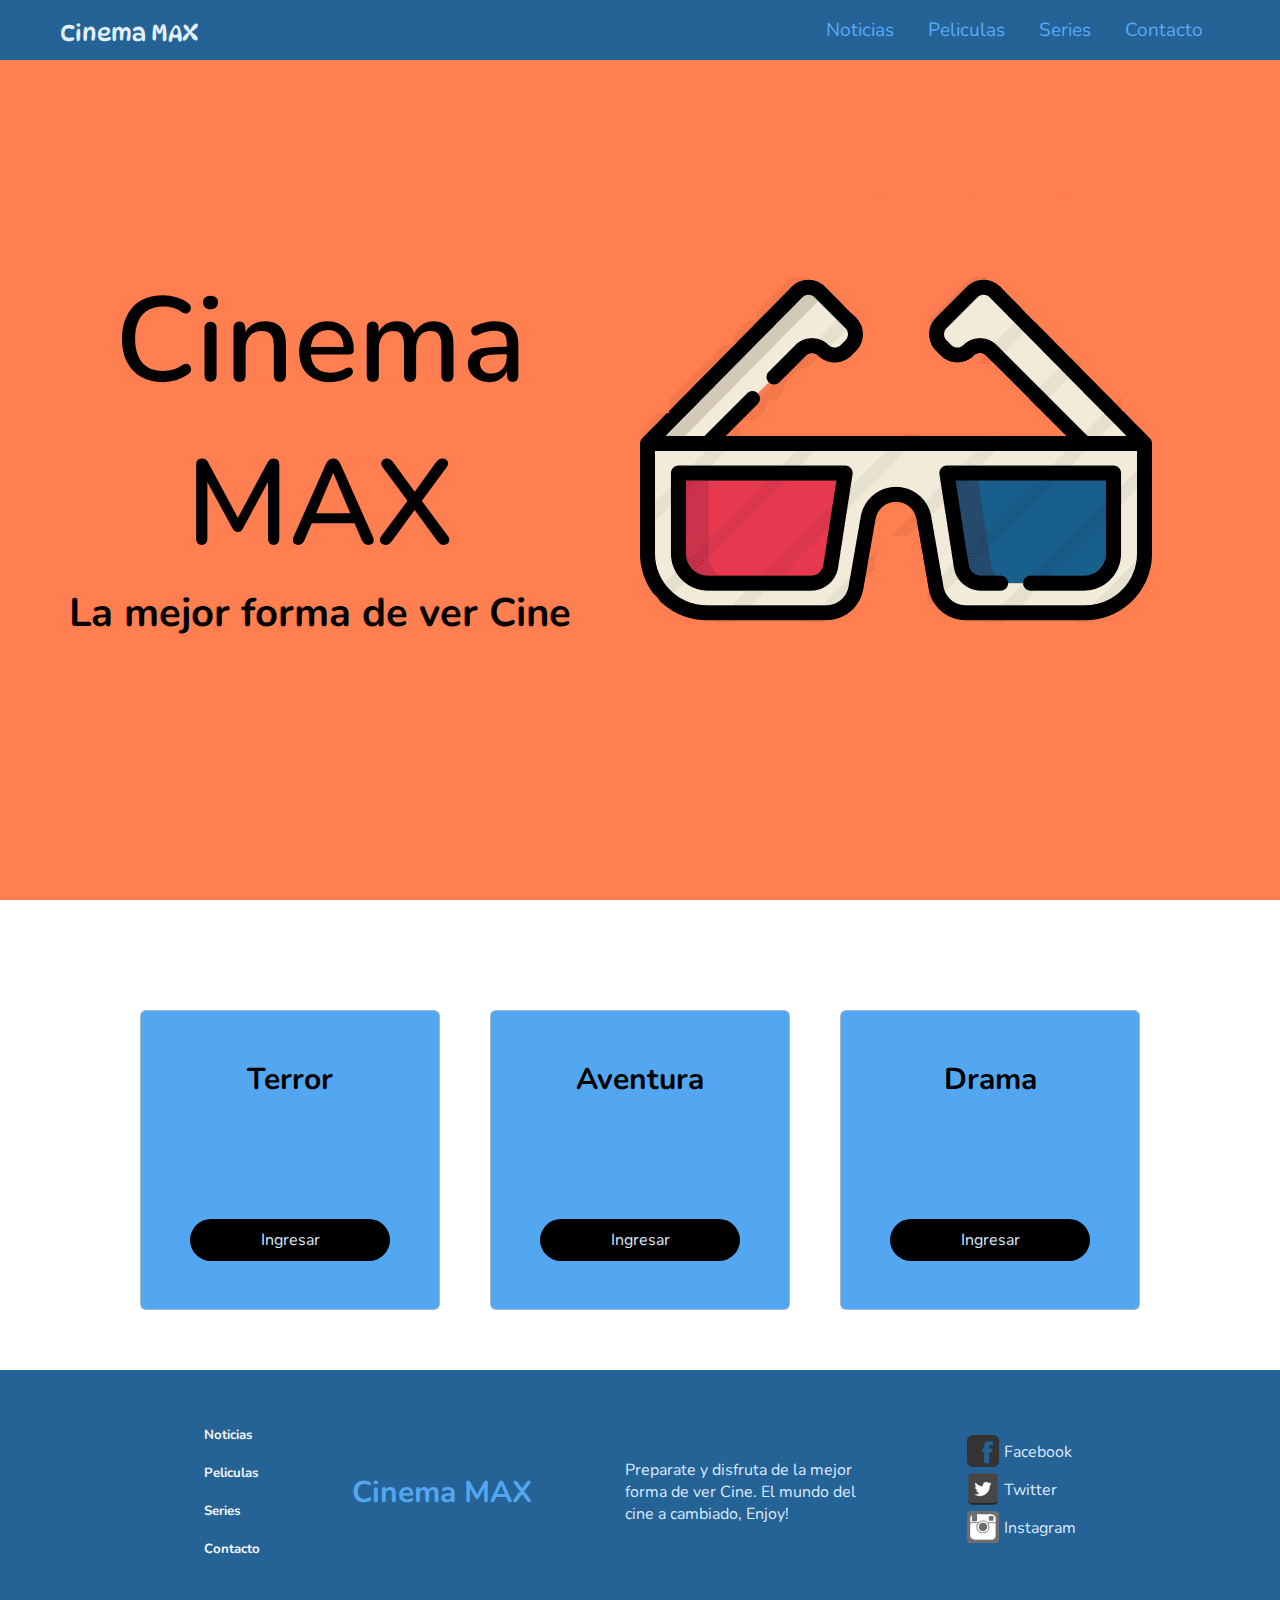
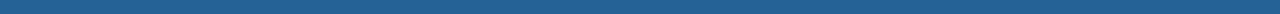
==== commit 168f474b: "Se agrego modal para la pagina index, junto con iframes y JS propio" ====
--- a/index.html
+++ b/index.html
@@ -11,6 +11,7 @@
     <link rel="preconnect" href="https://fonts.gstatic.com" crossorigin>
     <link href="https://fonts.googleapis.com/css2?family=DynaPuff&display=swap" rel="stylesheet">
     <link href="https://fonts.googleapis.com/css2?family=Nunito&display=swap" rel="stylesheet">
+    <link rel="icon" href="./assets/imagenes/favicon.png">
     <link rel="stylesheet" href="./css/estilo.css">
     <title>Cinema MAX - La mejor forma de ver Cine</title>
 </head>
@@ -54,41 +55,67 @@
                     <img class="tarjeta__imagen" loading="lazy" src="./assets/imagenes/inicio/elseñordelosanillos.jpg"
                         alt="Imagen de la pelicula">
                     <h5 class="tarjeta__titulo">El Señor de los Anillos: El Retorno del Rey</h5>
-                    <p class="tarjeta__parrafo">La batalla final por la Tierra Media comienza, este es el tercer volumen de la novela de fantasía heroica El Señor de los Anillos.
-                        Los ejércitos del Señor Oscuro van extendiendo cada vez más su maléfica sombra por la Tierra Media. Disfruta esta aventura juntos.<button>Leer
-                            Mas</button> </p>
+                    <p class="tarjeta__parrafo">La batalla final por la Tierra Media comienza, este es el tercer volumen
+                        de la novela de fantasía heroica El Señor de los Anillos.
+                        Los ejércitos del Señor Oscuro van extendiendo cada vez más su maléfica sombra por la Tierra
+                        Media. Disfruta esta aventura juntos.<button class="tarjeta__parrafo--button-1">Ver
+                            Trailer</button> </p>
+                </div>
+                <div class="modal modal1">
+                    <iframe class="modal__iframe-1" loading="lazy" src="https://www.youtube.com/embed/h-9RYiqyqjk"
+                        title="El Señor De Los Anillos: El Retorno Del Rey. Tráiler En Español HD 1080P" frameborder="0"
+                        allow="accelerometer; autoplay; clipboard-write; encrypted-media; gyroscope; picture-in-picture"
+                        allowfullscreen></iframe>
+                    <span class="modal-cerrar cerrar1">X</span>
                 </div>
                 <div class="tarjeta">
                     <img class="tarjeta__imagen" loading="lazy" src="./assets/imagenes/inicio/civilwar.jpg"
                         alt="Imagen de la pelicula">
                     <h5 class="tarjeta__titulo">Capitán América: Civil War</h5>
-                    <p class="tarjeta__parrafo">La batalla final por la Tierra Media comienza, este es el tercer volumen de la novela de fantasía heroica El Señor de los Anillos.
-                        Los ejércitos del Señor Oscuro van extendiendo cada vez más su maléfica sombra por la Tierra Media. Disfruta esta aventura juntos.
-                        <button>Leer Mas</button>
+                    <p class="tarjeta__parrafo">Tras un incidente con varios daños colaterales, la exigencia de un
+                        control gubernamental de los Vengadores abre una brecha entre el Capitán América e Iron Man y
+                        enfrenta a unos Vengadores contra otros.
+                        Dirigida por Anthony Russo, con Chris Evans.
+                        <button class="tarjeta__parrafo--button-2">Ver Trailer</button>
                     </p>
+                </div>
+                <div class="modal modal2">
+                    <iframe class="modal__iframe-2" loading="lazy" src="https://www.youtube.com/embed/9azO_bO9cyk"
+                        title="Captain America: Civil War – First Trailer" frameborder="0"
+                        allow="accelerometer; autoplay; clipboard-write; encrypted-media; gyroscope; picture-in-picture"
+                        allowfullscreen></iframe>
+                    <span class="modal-cerrar cerrar2">X</span>
                 </div>
                 <div class="tarjeta">
                     <img class="tarjeta__imagen" loading="lazy" src="./assets/imagenes/inicio/spiderman.jpeg"
                         alt="Imagen de la pelicula">
                     <h5 class="tarjeta__titulo">Spider-Man: No Way Home</h5>
-                    <p class="tarjeta__parrafo">La batalla final por la Tierra Media comienza, este es el tercer volumen de la novela de fantasía heroica El Señor de los Anillos.
-                        Los ejércitos del Señor Oscuro van extendiendo cada vez más su maléfica sombra por la Tierra Media. Disfruta esta aventura juntos.
-                        <button>Leer Mas</button>
+                    <p class="tarjeta__parrafo">Luego ser descubierta la identidad secreta de Peter Parker como
+                        Spider-Man, la vida del joven se vuelve una locura. Peter le pide ayuda al Doctor Strange para
+                        recuperar su vida, pero algo sale mal y provoca una fractura en el multiverso. No te la pierdas!
+                        <button class="tarjeta__parrafo--button-3">Ver Trailer</button>
                     </p>
                 </div>
+                <div class="modal modal3">
+                    <iframe class="modal__iframe-3" loading="lazy" src="https://www.youtube.com/embed/rt-2cxAiPJk"
+                        title="SPIDER-MAN: NO WAY HOME - Official Teaser Trailer (HD)" frameborder="0"
+                        allow="accelerometer; autoplay; clipboard-write; encrypted-media; gyroscope; picture-in-picture"
+                        allowfullscreen></iframe>
+                    <span class="modal-cerrar cerrar3">X</span>
+                </div>
             </section>
-            <h6 class="efectoDesaparecer-no">CATEGORIAS MAS VISTAS - TOP 3</h6>
+            <h5 class="efectoDesaparecer-no">CATEGORIAS MAS VISTAS - TOP 3</h5>
             <section class="categoriasTop">
                 <div class="tarjeta__cetegoria">
-                    <h7 class="tarjeta__categoria--titulo">Terror</h7>
+                    <h6 class="tarjeta__cetegoria--titulo">Terror</h6>
                     <a href="#">Ingresar</a>
                 </div>
                 <div class="tarjeta__cetegoria">
-                    <h7 class="tarjeta__categoria--titulo">Aventura</h7>
+                    <h6 class="tarjeta__cetegoria--titulo">Aventura</h6>
                     <a href="#">Ingresar</a>
                 </div>
                 <div class="tarjeta__cetegoria">
-                    <h7 class="tarjeta__categoria--titulo">Drama</h7>
+                    <h6 class="tarjeta__cetegoria--titulo">Drama</h6>
                     <a href="#">Ingresar</a>
                 </div>
             </section>
@@ -97,25 +124,31 @@
     <!-- Pie de pagina -->
 
     <footer class="piePagina">
-        <div class="piePagina__lista">
+        <div class="piePagina__conteiner">
+            <div class="piePagina__conteiner--lista">
 
-            <h5><a href="./paginas/noticias.html"> Noticias</a></h5>
-            <h5><a href="./paginas/peliculas.html"> Peliculas</a></h5>
-            <h5><a href="./paginas/series.html"> Series</a></h5>
-            <h5><a href="./paginas/contacto.html"> Contacto</a></h5>
+                <h5><a href="./paginas/noticias.html"> Noticias</a></h5>
+                <h5><a href="./paginas/peliculas.html"> Peliculas</a></h5>
+                <h5><a href="./paginas/series.html"> Series</a></h5>
+                <h5><a href="./paginas/contacto.html"> Contacto</a></h5>
 
-        </div>
-        <div class="piePagina__titulo-footer">
-            <h6>Cinema MAX</h6>
-        </div>
-        <div class="piePagina__parrafo">
-            <p>Este va a ser una parrafo con una leyenda con un slogan de la pagina</p>
-        </div>
-        <div class="piePagina__redes">
-            <div><img src="./assets/imagenes/footer/facebook.png" alt="icono de facebook" srcset=""><span>Facebook</span>
             </div>
-            <div><img src="./assets/imagenes/footer/twitter.png" alt="icono de twitter" srcset=""><span>Twitter</span></div>
-            <div><img src="./assets/imagenes/footer/instagram.png" alt="icono de instagram" srcset=""><span>Instagram</span>
+            <div class="piePagina__conteiner--titulo-footer">
+                <h6>Cinema MAX</h6>
+            </div>
+            <div class="piePagina__conteiner--parrafo">
+                <p>Preparate y disfruta de la mejor forma de ver Cine. El mundo del cine a cambiado, Enjoy!</p>
+            </div>
+            <div class="piePagina__conteiner--redes">
+                <div><a href="#facebook"><img src="./assets/imagenes/footer/facebook.png" alt="icono de facebook"
+                            srcset=""><span>Facebook</span></a>
+                </div>
+                <div><a href="#twitter"><img src="./assets/imagenes/footer/twitter.png" alt="icono de twitter"
+                            srcset=""><span>Twitter</span></a>
+                </div>
+                <div><a href="#instagram"><img src="./assets/imagenes/footer/instagram.png" alt="icono de instagram"
+                            srcset=""><span>Instagram</span></a>
+                </div>
             </div>
         </div>
     </footer>
--- a/css/estilo.css
+++ b/css/estilo.css
@@ -1,3 +1,4 @@
+/* Reseteo CSS */
 * {
   margin: 0;
   padding: 0;
@@ -8,10 +9,12 @@
   text-decoration: none;
 }
 
+/* Tipografia para toda la web */
 body {
   font-family: "Nunito", sans-serif;
 }
 
+/* Header y barra de navegacion */
 header {
   position: fixed;
   z-index: 3;
@@ -41,7 +44,6 @@
   animation-fill-mode: forwards;
   animation-timing-function: ease;
 }
-
 .titulo__grande:hover {
   color: rgba(83, 167, 240, 0.641);
 }
@@ -51,7 +53,6 @@
   width: 50px;
   height: 50px;
 }
-
 .menu-hamburguesa img {
   width: 50px;
   height: 50px;
@@ -67,7 +68,6 @@
   list-style: none;
   padding-right: 60px;
 }
-
 .menu a {
   padding: 17px;
   text-decoration: none;
@@ -75,18 +75,17 @@
   transition: all 0.5s ease;
   font-size: 1.187rem;
 }
-
 .menu a:hover {
-  color: whitesmoke;
+  color: rgb(218, 234, 253);
   background-color: rgb(83, 167, 240);
   cursor: pointer;
 }
-
 .menu__active > a {
-  color: whitesmoke;
+  color: rgb(218, 234, 253);
   background-color: rgb(83, 167, 240);
 }
 
+/* Estructura principal FLEX de las paginas */
 main {
   display: flex;
   flex-direction: column;
@@ -94,7 +93,6 @@
   margin: 0 auto;
   margin-top: 50px;
 }
-
 main h2 {
   margin: 0 auto;
   font-size: 2.1875rem;
@@ -103,26 +101,22 @@
   text-decoration: overline 5px;
   text-align: center;
 }
-
 main h3 {
   text-align: center;
   padding: 0px 10px;
 }
-
 main > h4 {
   text-align: center;
   font-size: 2.5rem;
   padding: 60px 0px;
   color: rgb(255, 127, 80);
 }
-
-main > h6 {
+main > h5 {
   text-align: center;
   font-size: 2.5rem;
   color: rgb(255, 127, 80);
   padding-top: 60px;
 }
-
 main > img {
   padding-bottom: 60px;
 }
@@ -135,7 +129,48 @@
   padding: 50px 0px;
 }
 
-input:not(input[type=submit]), textarea {
+.modal {
+  background: rgba(0, 0, 0, 0.9);
+  color: #fff;
+  position: fixed;
+  top: -100vh;
+  margin: 0 0;
+  height: 90vh;
+  width: 80vw;
+  transition: all 0.5s;
+  z-index: 5;
+}
+.modal iframe {
+  width: 80%;
+  height: 70%;
+  position: absolute;
+  top: 0;
+  left: 0;
+  bottom: 0;
+  right: 0;
+  margin: auto;
+  font-size: 1.5em;
+  text-align: center;
+}
+.modal span {
+  position: absolute;
+  top: 0;
+  right: 0;
+  padding: 5px 15px;
+  font-size: 2.5rem;
+  color: whitesmoke;
+  border: solid 1px white;
+  margin-right: 2px;
+  margin-top: 2px;
+  cursor: pointer;
+}
+.modal-active {
+  top: 60px;
+}
+
+/* Formulario de la pagina contacto */
+input:not(input[type=submit]),
+textarea {
   border-radius: 10px;
   height: 50px;
   border-style: solid;
@@ -149,8 +184,13 @@
   height: 300px;
   width: 400px;
 }
-
-input:focus, textarea:focus {
+textarea:focus {
+  border-width: 3px;
+  border-color: rgb(37, 98, 150);
+  background-color: rgb(83, 167, 240);
+}
+
+input:focus {
   border-width: 3px;
   border-color: rgb(37, 98, 150);
   background-color: rgb(83, 167, 240);
@@ -172,88 +212,74 @@
   cursor: pointer;
   transition: all 1s ease;
 }
-
 input[type=submit]:hover {
   background-color: rgb(83, 167, 240);
   border-width: 3px;
 }
 
+/* Footer de las paginas */
 .piePagina {
   display: flex;
-  width: 100%;
+  width: 100vw;
+  background-color: rgb(37, 98, 150);
+}
+.piePagina__conteiner {
+  display: flex;
+  width: 80%;
+  align-items: center;
+  margin: 0 auto;
   height: auto;
-  background-color: rgb(37, 98, 150);
   justify-content: space-around;
   flex-wrap: wrap;
-  padding: 30px 80px;
-}
-
-.piePagina__lista {
-  display: flex;
-  flex-direction: column;
+  gap: 20px;
+  padding: 40px 40px;
+}
+.piePagina__conteiner--lista {
+  display: flex;
+  flex-direction: column;
+  color: rgb(218, 234, 253);
+  justify-content: space-around;
+  gap: 20px;
+  font-size: 0, 9375rem;
+}
+.piePagina__conteiner--lista a {
   color: whitesmoke;
-  justify-content: space-around;
-  font-size: 0, 9375rem;
-}
-
-.piePagina__lista a {
-  color: rgb(83, 167, 240);
   align-self: center;
 }
-
-.piePagina__lista a:hover {
-  color: whitesmoke;
-  cursor: pointer;
-}
-
-.piePagina__titulo-footer h6 {
+.piePagina__conteiner--lista a:hover {
+  color: rgb(218, 234, 253);
+  cursor: pointer;
+}
+.piePagina__conteiner--titulo-footer h6 {
   font-size: 30px;
   color: rgb(83, 167, 240);
-  padding-top: 30px;
-}
-
-.piePagina__parrafo {
+}
+.piePagina__conteiner--parrafo {
   width: 250px;
   overflow: hidden;
   padding: 30px 0;
-  color: #3b3640;
-}
-
-.piePagina__redes {
+  color: rgb(218, 234, 253);
+}
+.piePagina__conteiner--redes {
   display: flex;
   flex-direction: column;
   padding: 25px 0;
 }
-
-.piePagina__redes img {
+.piePagina__conteiner--redes img {
   width: 32px;
   height: 32px;
 }
-
-.piePagina span {
+.piePagina__conteiner span {
   display: inline-flex;
   position: relative;
-  color: whitesmoke;
-}
-
-.paginas {
-  display: flex;
-  justify-content: center;
-  width: 400px;
-  margin-bottom: 30px;
-}
-
-.paginas label {
-  display: block;
-  margin-top: 10px;
-}
-
-.paginas a {
-  margin: 10px;
-}
-
+  color: rgb(218, 234, 253);
+  top: -10px;
+  margin-left: 5px;
+}
+
+/* Tarjetas y Boxes para las paginas index, series, peliculas y noticias */
 .tarjeta {
-  display: none;
+  display: flex;
   position: relative;
   flex-direction: column;
   gap: 70px;
@@ -262,8 +288,10 @@
   text-align: center;
   border: 1px solid rgba(196, 191, 191, 0.694);
   border-radius: 6px;
-}
-
+  background-color: none;
+  justify-content: none;
+  display: none;
+}
 .tarjeta__imagen {
   width: 298px;
   height: 140px;
@@ -272,7 +300,6 @@
   position: relative;
   top: 0;
 }
-
 .tarjeta__titulo {
   display: block;
   position: relative;
@@ -280,7 +307,6 @@
   transition: all 1s ease;
   transform: translateY(-25px);
 }
-
 .tarjeta__parrafo {
   background-color: rgb(83, 167, 240);
   color: whitesmoke;
@@ -293,12 +319,10 @@
   border-radius: 0px 0px 6px 6px;
   z-index: 6;
 }
-
 .tarjeta__parrafo:hover {
   height: 210px;
   cursor: pointer;
 }
-
 .tarjeta__parrafo::before {
   content: "";
   position: absolute;
@@ -308,6 +332,71 @@
   transform: translateY(-27px) translateX(-28px) rotate(238deg);
 }
 
+.tarjeta__cetegoria {
+  display: flex;
+  position: relative;
+  flex-direction: column;
+  gap: 70px;
+  max-width: auto;
+  height: 300px;
+  text-align: center;
+  border: 1px solid rgba(196, 191, 191, 0.694);
+  border-radius: 6px;
+  background-color: rgb(83, 167, 240);
+  justify-content: space-evenly;
+  width: 300px;
+}
+.tarjeta__cetegoria--titulo {
+  font-size: 1.875rem;
+  font-weight: bold;
+}
+.tarjeta__cetegoria a {
+  text-decoration: none;
+  padding: 10px;
+  background-color: black;
+  color: rgb(218, 234, 253);
+  width: 200px;
+  align-self: center;
+  cursor: pointer;
+  transition: all 0.6s ease;
+  border-radius: 50px;
+}
+.tarjeta__cetegoria a:hover {
+  background-color: rgb(255, 127, 80);
+  color: black;
+}
+
+.boxes {
+  display: flex;
+  flex-direction: column;
+  width: 300px;
+  height: 300px;
+  box-shadow: rgba(0, 0, 0, 0.05) 0px 0px 0px 1px;
+  justify-content: space-between;
+}
+.boxes:hover {
+  transform: scale(102%);
+  cursor: pointer;
+}
+.boxes img {
+  width: 100%;
+  height: 100px;
+  object-fit: cover;
+}
+.boxes h4 {
+  text-align: center;
+  color: rgb(83, 167, 240);
+}
+.boxes p {
+  padding: 0px 5px;
+}
+.boxes span {
+  font-weight: bolder;
+  font-size: 0.75rem;
+  color: rgba(196, 191, 191, 0.694);
+}
+
+/* Boton de tarjeta y eleccion de paginas */
 .tarjeta__parrafo button {
   width: 60%;
   padding: 5px;
@@ -318,82 +407,26 @@
   border-radius: 5px;
   font-weight: bolder;
 }
-
 .tarjeta__parrafo button:hover {
   background-color: #fcbe5a;
   cursor: pointer;
 }
 
-.tarjeta__cetegoria {
-  display: flex;
-  flex-direction: column;
-  height: 300px;
-  width: 300px;
-  text-align: center;
-  border: 1px solid rgba(196, 191, 191, 0.694);
-  justify-content: space-evenly;
-  background-color: rgb(83, 167, 240);
-  /* background-image: url("../assets/imagenes/terror-top3.jpg"); */
-  background-size: cover;
-  border-radius: 6px;
-}
-
-.tarjeta__categoria--titulo {
-  font-size: 1.25rem;
-}
-
-.tarjeta__cetegoria a {
-  text-decoration: none;
-  padding: 10px;
-  background-color: black;
-  color: whitesmoke;
-  width: 200px;
-  align-self: center;
-  cursor: pointer;
-  transition: all 0.6s ease;
-  border-radius: 50px;
-}
-
-.tarjeta__cetegoria a:hover {
-  background-color: rgb(255, 127, 80);
-  color: black;
-}
-
-.boxes {
-  display: flex;
-  flex-direction: column;
-  width: 300px;
-  height: 300px;
-  box-shadow: rgba(0, 0, 0, 0.05) 0px 0px 0px 1px;
-  justify-content: space-between;
-}
-
-.boxes:hover {
-  transform: scale(102%);
-  cursor: pointer;
-}
-
-.boxes img {
-  width: 100%;
-  height: 100px;
-  object-fit: cover;
-}
-
-.boxes h4 {
-  text-align: center;
-  color: rgb(83, 167, 240);
-}
-
-.boxes p {
-  padding: 0px 5px;
-}
-
-.boxes span {
-  font-weight: bolder;
-  font-size: 0.75rem;
-  color: rgba(196, 191, 191, 0.694);
-}
-
+.paginas {
+  display: flex;
+  justify-content: center;
+  width: 400px;
+  margin-bottom: 30px;
+}
+.paginas label {
+  display: block;
+  margin-top: 10px;
+}
+.paginas a {
+  margin: 10px;
+}
+
+/* Efectos fade de la pagina Index */
 .efectoDesaparecer-no {
   display: none;
 }
@@ -421,38 +454,34 @@
     opacity: 1;
   }
 }
+/* Portadas Index */
 .portadaInicial {
   display: flex;
   background-color: rgb(255, 127, 80);
   height: 100vh;
   flex-wrap: wrap;
 }
-
 .portadaInicial__izquierda {
   display: flex;
   width: 50vw;
   flex-direction: column;
   justify-content: center;
 }
-
 .portadaInicial__izquierda--titulo {
   font-size: 7.5rem;
   font-weight: 600;
   text-align: center;
 }
-
 .portadaInicial__izquierda--subtitulo {
   font-size: 2.5rem;
   text-align: center;
 }
-
 .portadaInicial__derecha {
   display: flex;
   min-width: 40vw;
   justify-content: center;
   align-items: center;
 }
-
 .portadaInicial__derecha--imagen {
   width: 100%;
   object-fit: contain;
@@ -473,28 +502,33 @@
   justify-content: center;
 }
 
+/* Pagina Contactos */
 .contacto {
   display: flex;
   flex-direction: column;
-  width: 100%;
-  justify-content: center;
-  justify-items: center;
+  justify-content: center;
   align-items: center;
   flex-wrap: wrap;
   margin-top: 60px;
   margin-bottom: 60px;
-  gap: 50px;
-}
-
+}
 .contacto form {
   display: flex;
   flex-direction: column;
-  width: 400px;
+  width: 100%;
   justify-content: center;
   align-items: center;
-  padding: 50px;
-}
-
+}
+.contacto iframe {
+  width: 100%;
+}
+
+/* Portadas Responsive */
+@media (max-width: 1170px) {
+  .piePagina__conteiner {
+    width: 100%;
+  }
+}
 @media (max-width: 1024px) {
   .portadaInicial__izquierda-md {
     width: 100vw;
@@ -544,6 +578,15 @@
     margin-right: 50px;
     cursor: pointer;
   }
+  .piePagina__conteiner {
+    padding: 40px 10px;
+  }
+  .modal {
+    width: 100vw;
+  }
+  .modal iframe {
+    width: 95vw;
+  }
 }
 /* form responsive */
 @media (max-width: 450px) {
@@ -557,6 +600,9 @@
   .portadaInicial__izquierda--subtitulo {
     font-size: 1.5rem;
   }
+  .modal {
+    width: 95vw;
+  }
 }
 
 /*# sourceMappingURL=estilo.css.map */
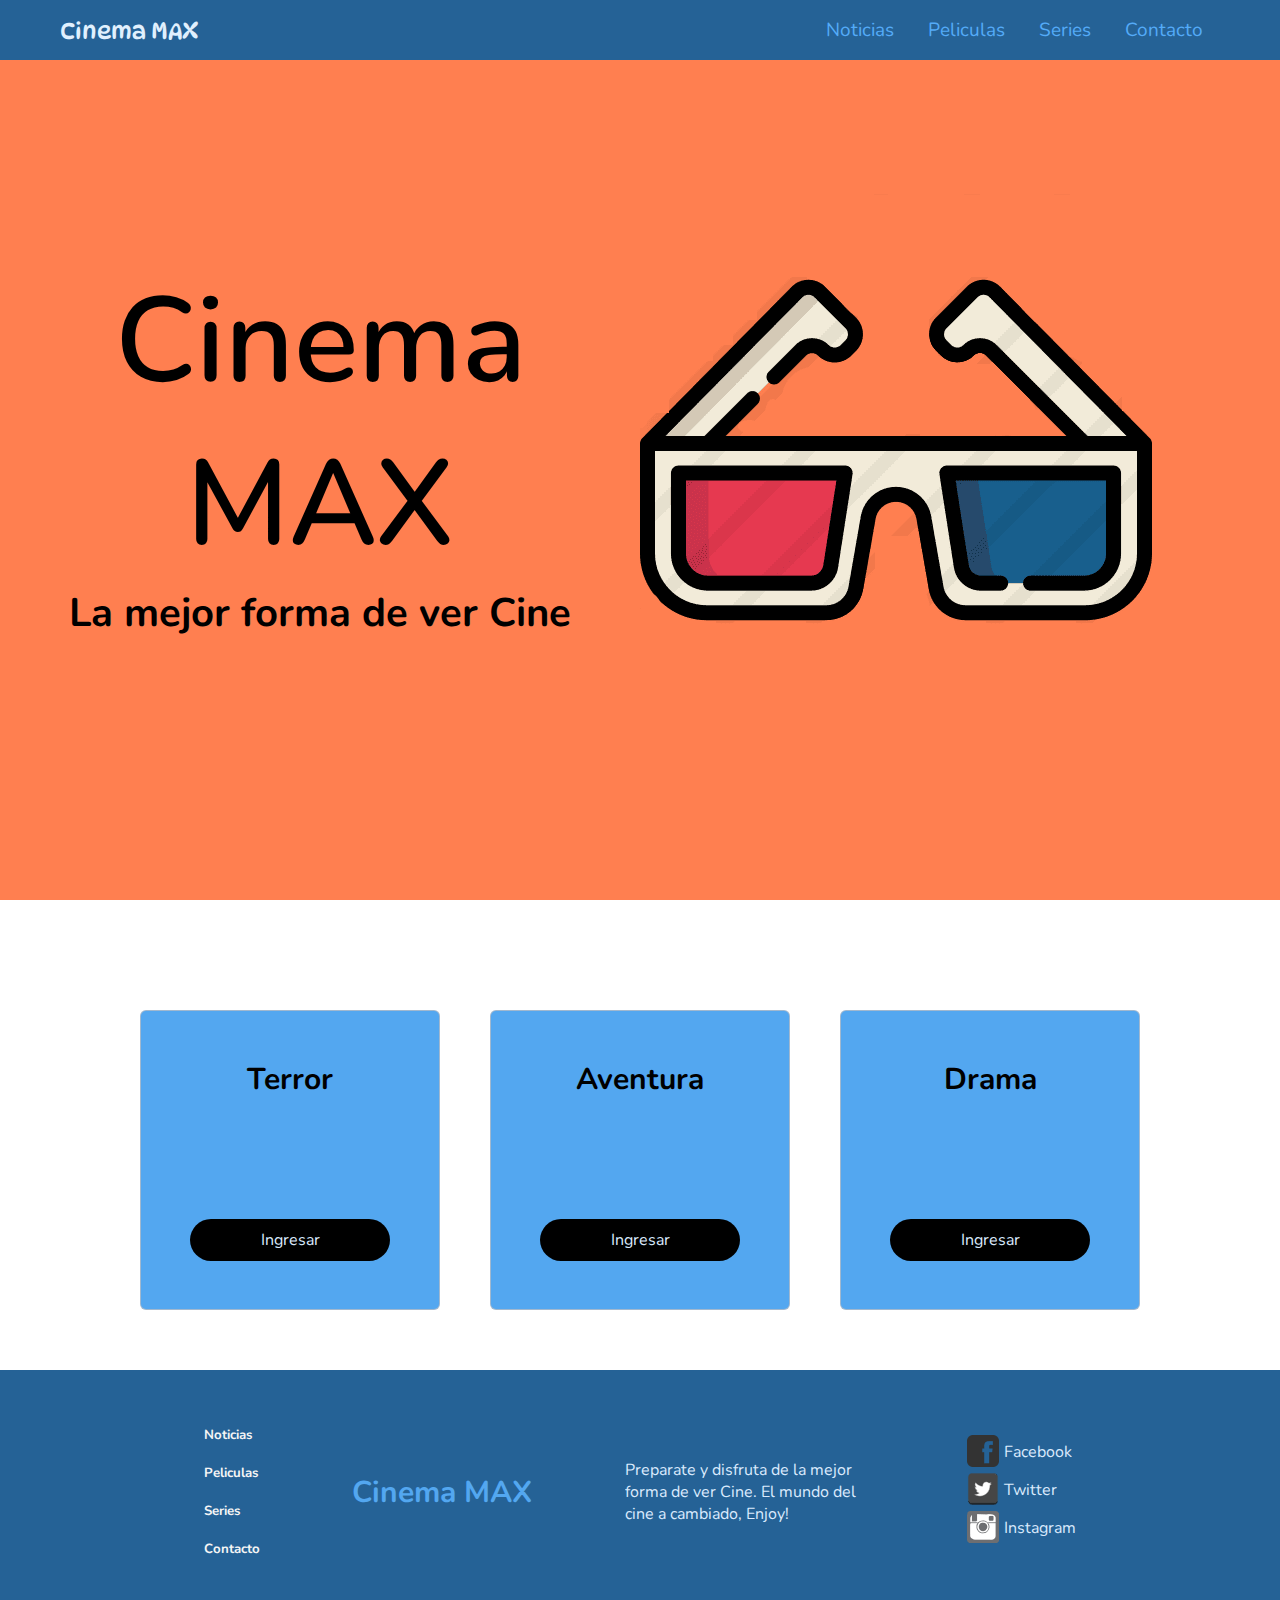
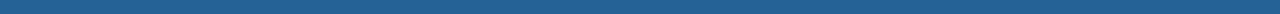
==== commit 8c11442f: "Se agrego el favicon, preloads y se modificaron noticias en seccion noticias" ====
--- a/index.html
+++ b/index.html
@@ -11,8 +11,11 @@
     <link rel="preconnect" href="https://fonts.gstatic.com" crossorigin>
     <link href="https://fonts.googleapis.com/css2?family=DynaPuff&display=swap" rel="stylesheet">
     <link href="https://fonts.googleapis.com/css2?family=Nunito&display=swap" rel="stylesheet">
-    <link rel="icon" href="./assets/imagenes/favicon.png">
+    <link rel="icon" href="./assets/imagenes/inicio/favicon.ico">
+    <link rel="preload" href="./css/estilo.css" as="style">
+    <link rel="preload" src="./js/app.js" as="script" />
     <link rel="stylesheet" href="./css/estilo.css">
+
     <title>Cinema MAX - La mejor forma de ver Cine</title>
 </head>
 
@@ -20,7 +23,7 @@
     <header>
         <!-- barra de navegación -->
         <nav>
-            <h1><a class="titulo__grande" href="./index.html">Cinema MAX</a></h1>
+            <a class="titulo__grande" href="./index.html">Cinema MAX</a>
             <div class="menu-hamburguesa"><img src="./assets/imagenes/inicio/hamburguesa.png"
                     alt="Imagen de un menu hamburguesa" srcset=""></div>
             <ul class="menu">
@@ -37,8 +40,8 @@
     <div class="general-conteiner">
         <section class="portadaInicial">
             <div class="portadaInicial__izquierda portadaInicial__izquierda-md">
-                <h2 class="portadaInicial__izquierda--titulo">Cinema MAX</h2>
-                <h3 class="portadaInicial__izquierda--subtitulo">La mejor forma de ver Cine</h3>
+                <h1 class="portadaInicial__izquierda--titulo">Cinema MAX</h1>
+                <h2 class="portadaInicial__izquierda--subtitulo">La mejor forma de ver Cine</h2>
             </div>
             <div class="portadaInicial__derecha portadaInicial__derecha-md">
                 <img class="portadaInicial__derecha--imagen" src="./assets/imagenes/inicio/cine.png"
@@ -49,17 +52,18 @@
         <!-- Contenido de la pagina -->
 
         <main>
-            <h4 class="efectoDesaparecer-no"> PELICULAS MAS VISTAS - TOP 3</h4>
+            <h3 class="efectoDesaparecer-no"> PELICULAS MAS VISTAS - TOP 3</h3>
             <section class="peliculasTop">
                 <div class="tarjeta">
                     <img class="tarjeta__imagen" loading="lazy" src="./assets/imagenes/inicio/elseñordelosanillos.jpg"
                         alt="Imagen de la pelicula">
-                    <h5 class="tarjeta__titulo">El Señor de los Anillos: El Retorno del Rey</h5>
-                    <p class="tarjeta__parrafo">La batalla final por la Tierra Media comienza, este es el tercer volumen
-                        de la novela de fantasía heroica El Señor de los Anillos.
-                        Los ejércitos del Señor Oscuro van extendiendo cada vez más su maléfica sombra por la Tierra
-                        Media. Disfruta esta aventura juntos.<button class="tarjeta__parrafo--button-1">Ver
-                            Trailer</button> </p>
+                    <h4 class="tarjeta__titulo">El Señor de los Anillos: El Retorno del Rey</h5>
+                        <p class="tarjeta__parrafo">La batalla final por la Tierra Media comienza, este es el tercer
+                            volumen
+                            de la novela de fantasía heroica El Señor de los Anillos.
+                            Los ejércitos del Señor Oscuro van extendiendo cada vez más su maléfica sombra por la Tierra
+                            Media. Disfruta esta aventura juntos.<button class="tarjeta__parrafo--button-1">Ver
+                                Trailer</button> </p>
                 </div>
                 <div class="modal modal1">
                     <iframe class="modal__iframe-1" loading="lazy" src="https://www.youtube.com/embed/h-9RYiqyqjk"
@@ -71,7 +75,7 @@
                 <div class="tarjeta">
                     <img class="tarjeta__imagen" loading="lazy" src="./assets/imagenes/inicio/civilwar.jpg"
                         alt="Imagen de la pelicula">
-                    <h5 class="tarjeta__titulo">Capitán América: Civil War</h5>
+                    <h4 class="tarjeta__titulo">Capitán América: Civil War</h4>
                     <p class="tarjeta__parrafo">Tras un incidente con varios daños colaterales, la exigencia de un
                         control gubernamental de los Vengadores abre una brecha entre el Capitán América e Iron Man y
                         enfrenta a unos Vengadores contra otros.
@@ -89,7 +93,7 @@
                 <div class="tarjeta">
                     <img class="tarjeta__imagen" loading="lazy" src="./assets/imagenes/inicio/spiderman.jpeg"
                         alt="Imagen de la pelicula">
-                    <h5 class="tarjeta__titulo">Spider-Man: No Way Home</h5>
+                    <h4 class="tarjeta__titulo">Spider-Man: No Way Home</h4>
                     <p class="tarjeta__parrafo">Luego ser descubierta la identidad secreta de Peter Parker como
                         Spider-Man, la vida del joven se vuelve una locura. Peter le pide ayuda al Doctor Strange para
                         recuperar su vida, pero algo sale mal y provoca una fractura en el multiverso. No te la pierdas!
@@ -104,19 +108,19 @@
                     <span class="modal-cerrar cerrar3">X</span>
                 </div>
             </section>
-            <h5 class="efectoDesaparecer-no">CATEGORIAS MAS VISTAS - TOP 3</h5>
+            <h4 class="efectoDesaparecer-no">CATEGORIAS MAS VISTAS - TOP 3</h4>
             <section class="categoriasTop">
-                <div class="tarjeta__cetegoria">
-                    <h6 class="tarjeta__cetegoria--titulo">Terror</h6>
-                    <a href="#">Ingresar</a>
+                <div class="tarjeta__categoria">
+                    <h5 class="tarjeta__categoria--titulo">Terror</h5>
+                    <a href="./paginas/series.html">Ingresar</a>
                 </div>
-                <div class="tarjeta__cetegoria">
-                    <h6 class="tarjeta__cetegoria--titulo">Aventura</h6>
-                    <a href="#">Ingresar</a>
+                <div class="tarjeta__categoria">
+                    <h5 class="tarjeta__categoria--titulo">Aventura</h5>
+                    <a href="./paginas/series.html">Ingresar</a>
                 </div>
-                <div class="tarjeta__cetegoria">
-                    <h6 class="tarjeta__cetegoria--titulo">Drama</h6>
-                    <a href="#">Ingresar</a>
+                <div class="tarjeta__categoria">
+                    <h5 class="tarjeta__categoria--titulo">Drama</h5>
+                    <a href="./paginas/series.html">Ingresar</a>
                 </div>
             </section>
         </main>
@@ -140,13 +144,14 @@
                 <p>Preparate y disfruta de la mejor forma de ver Cine. El mundo del cine a cambiado, Enjoy!</p>
             </div>
             <div class="piePagina__conteiner--redes">
-                <div><a href="#facebook"><img src="./assets/imagenes/footer/facebook.png" alt="icono de facebook"
-                            srcset=""><span>Facebook</span></a>
+                <div><a href="https://www.facebook.com" target="_blank"><img src="./assets/imagenes/footer/facebook.png"
+                            alt="icono de facebook" srcset=""><span>Facebook</span></a>
                 </div>
-                <div><a href="#twitter"><img src="./assets/imagenes/footer/twitter.png" alt="icono de twitter"
-                            srcset=""><span>Twitter</span></a>
+                <div><a href="https://www.twitter.com" target="_blank"><img src="./assets/imagenes/footer/twitter.png"
+                            alt="icono de twitter" srcset=""><span>Twitter</span></a>
                 </div>
-                <div><a href="#instagram"><img src="./assets/imagenes/footer/instagram.png" alt="icono de instagram"
+                <div><a href="https://www.instagram.com" target="_blank"><img
+                            src="./assets/imagenes/footer/instagram.png" alt="icono de instagram"
                             srcset=""><span>Instagram</span></a>
                 </div>
             </div>
--- a/css/estilo.css
+++ b/css/estilo.css
@@ -7,6 +7,10 @@
 
 a {
   text-decoration: none;
+}
+
+body {
+  overflow-x: hidden;
 }
 
 /* Tipografia para toda la web */
@@ -93,7 +97,7 @@
   margin: 0 auto;
   margin-top: 50px;
 }
-main h2 {
+main h1 {
   margin: 0 auto;
   font-size: 2.1875rem;
   color: rgb(83, 167, 240);
@@ -101,17 +105,17 @@
   text-decoration: overline 5px;
   text-align: center;
 }
-main h3 {
+main h2 {
   text-align: center;
   padding: 0px 10px;
 }
-main > h4 {
+main > h3 {
   text-align: center;
   font-size: 2.5rem;
   padding: 60px 0px;
   color: rgb(255, 127, 80);
 }
-main > h5 {
+main > h4 {
   text-align: center;
   font-size: 2.5rem;
   color: rgb(255, 127, 80);
@@ -156,8 +160,8 @@
   position: absolute;
   top: 0;
   right: 0;
-  padding: 5px 15px;
-  font-size: 2.5rem;
+  padding: 5px 25px;
+  font-size: 1.8rem;
   color: whitesmoke;
   border: solid 1px white;
   margin-right: 2px;
@@ -332,7 +336,7 @@
   transform: translateY(-27px) translateX(-28px) rotate(238deg);
 }
 
-.tarjeta__cetegoria {
+.tarjeta__categoria {
   display: flex;
   position: relative;
   flex-direction: column;
@@ -346,11 +350,11 @@
   justify-content: space-evenly;
   width: 300px;
 }
-.tarjeta__cetegoria--titulo {
+.tarjeta__categoria--titulo {
   font-size: 1.875rem;
   font-weight: bold;
 }
-.tarjeta__cetegoria a {
+.tarjeta__categoria a {
   text-decoration: none;
   padding: 10px;
   background-color: black;
@@ -361,7 +365,7 @@
   transition: all 0.6s ease;
   border-radius: 50px;
 }
-.tarjeta__cetegoria a:hover {
+.tarjeta__categoria a:hover {
   background-color: rgb(255, 127, 80);
   color: black;
 }
@@ -383,7 +387,25 @@
   height: 100px;
   object-fit: cover;
 }
-.boxes h4 {
+.boxes a {
+  position: absolute;
+  top: 25px;
+  left: 85px;
+  border: solid 2px white;
+  padding: 10px 20px;
+  color: white;
+  font-size: 1.25rem;
+  text-align: center;
+  transition: 1s ease;
+  border-radius: 5px;
+}
+.boxes a:hover {
+  background-color: rgb(218, 234, 253);
+  color: rgb(83, 167, 240);
+  border-radius: 8px;
+  border-color: rgb(83, 167, 240);
+}
+.boxes h3 {
   text-align: center;
   color: rgb(83, 167, 240);
 }
@@ -500,6 +522,66 @@
   padding: 60px 0px;
   gap: 50px;
   justify-content: center;
+}
+
+.slider-conteiner {
+  display: flex;
+  position: relative;
+  flex-direction: row;
+  height: 220px;
+  width: 100%;
+  margin-top: 50px;
+  overflow: scroll hidden;
+  scrollbar-color: blue;
+  gap: 15px;
+  scrollbar-color: rgba(0, 0, 0, 0.5) rgba(0, 0, 0, 0);
+  padding: 0 10px;
+  scrollbar-width: thin;
+}
+.slider-conteiner::-webkit-scrollbar {
+  display: none;
+}
+
+.slider-derecha {
+  position: absolute;
+  top: 50px;
+  right: 2%;
+  z-index: 10;
+  font-size: 3.5rem;
+}
+
+.slider-izquierda {
+  position: absolute;
+  top: 50px;
+  left: 2%;
+  z-index: 10;
+  font-size: 3.5rem;
+  transform: rotate(180deg);
+}
+
+.slider {
+  min-width: 350px;
+  height: 190px;
+  position: relative;
+}
+.slider__image {
+  width: 350px;
+  height: 190px;
+  border-radius: 5px;
+}
+.slider a {
+  position: absolute;
+  width: 85%;
+  height: auto;
+  top: 130px;
+  left: 25px;
+  z-index: 2;
+  font-size: 1.3rem;
+  font-weight: bold;
+  text-align: center;
+  background-color: rgba(255, 255, 255, 0.736);
+  border-radius: 10px;
+  color: rgb(255, 127, 80);
 }
 
 /* Pagina Contactos */
--- a/css/estilo.css
+++ b/css/estilo.css
@@ -7,6 +7,10 @@
 
 a {
   text-decoration: none;
+}
+
+body {
+  overflow-x: hidden;
 }
 
 /* Tipografia para toda la web */
@@ -93,7 +97,7 @@
   margin: 0 auto;
   margin-top: 50px;
 }
-main h2 {
+main h1 {
   margin: 0 auto;
   font-size: 2.1875rem;
   color: rgb(83, 167, 240);
@@ -101,17 +105,17 @@
   text-decoration: overline 5px;
   text-align: center;
 }
-main h3 {
+main h2 {
   text-align: center;
   padding: 0px 10px;
 }
-main > h4 {
+main > h3 {
   text-align: center;
   font-size: 2.5rem;
   padding: 60px 0px;
   color: rgb(255, 127, 80);
 }
-main > h5 {
+main > h4 {
   text-align: center;
   font-size: 2.5rem;
   color: rgb(255, 127, 80);
@@ -156,8 +160,8 @@
   position: absolute;
   top: 0;
   right: 0;
-  padding: 5px 15px;
-  font-size: 2.5rem;
+  padding: 5px 25px;
+  font-size: 1.8rem;
   color: whitesmoke;
   border: solid 1px white;
   margin-right: 2px;
@@ -332,7 +336,7 @@
   transform: translateY(-27px) translateX(-28px) rotate(238deg);
 }
 
-.tarjeta__cetegoria {
+.tarjeta__categoria {
   display: flex;
   position: relative;
   flex-direction: column;
@@ -346,11 +350,11 @@
   justify-content: space-evenly;
   width: 300px;
 }
-.tarjeta__cetegoria--titulo {
+.tarjeta__categoria--titulo {
   font-size: 1.875rem;
   font-weight: bold;
 }
-.tarjeta__cetegoria a {
+.tarjeta__categoria a {
   text-decoration: none;
   padding: 10px;
   background-color: black;
@@ -361,7 +365,7 @@
   transition: all 0.6s ease;
   border-radius: 50px;
 }
-.tarjeta__cetegoria a:hover {
+.tarjeta__categoria a:hover {
   background-color: rgb(255, 127, 80);
   color: black;
 }
@@ -383,7 +387,25 @@
   height: 100px;
   object-fit: cover;
 }
-.boxes h4 {
+.boxes a {
+  position: absolute;
+  top: 25px;
+  left: 85px;
+  border: solid 2px white;
+  padding: 10px 20px;
+  color: white;
+  font-size: 1.25rem;
+  text-align: center;
+  transition: 1s ease;
+  border-radius: 5px;
+}
+.boxes a:hover {
+  background-color: rgb(218, 234, 253);
+  color: rgb(83, 167, 240);
+  border-radius: 8px;
+  border-color: rgb(83, 167, 240);
+}
+.boxes h3 {
   text-align: center;
   color: rgb(83, 167, 240);
 }
@@ -500,6 +522,66 @@
   padding: 60px 0px;
   gap: 50px;
   justify-content: center;
+}
+
+.slider-conteiner {
+  display: flex;
+  position: relative;
+  flex-direction: row;
+  height: 220px;
+  width: 100%;
+  margin-top: 50px;
+  overflow: scroll hidden;
+  scrollbar-color: blue;
+  gap: 15px;
+  scrollbar-color: rgba(0, 0, 0, 0.5) rgba(0, 0, 0, 0);
+  padding: 0 10px;
+  scrollbar-width: thin;
+}
+.slider-conteiner::-webkit-scrollbar {
+  display: none;
+}
+
+.slider-derecha {
+  position: absolute;
+  top: 50px;
+  right: 2%;
+  z-index: 10;
+  font-size: 3.5rem;
+}
+
+.slider-izquierda {
+  position: absolute;
+  top: 50px;
+  left: 2%;
+  z-index: 10;
+  font-size: 3.5rem;
+  transform: rotate(180deg);
+}
+
+.slider {
+  min-width: 350px;
+  height: 190px;
+  position: relative;
+}
+.slider__image {
+  width: 350px;
+  height: 190px;
+  border-radius: 5px;
+}
+.slider a {
+  position: absolute;
+  width: 85%;
+  height: auto;
+  top: 130px;
+  left: 25px;
+  z-index: 2;
+  font-size: 1.3rem;
+  font-weight: bold;
+  text-align: center;
+  background-color: rgba(255, 255, 255, 0.736);
+  border-radius: 10px;
+  color: rgb(255, 127, 80);
 }
 
 /* Pagina Contactos */
